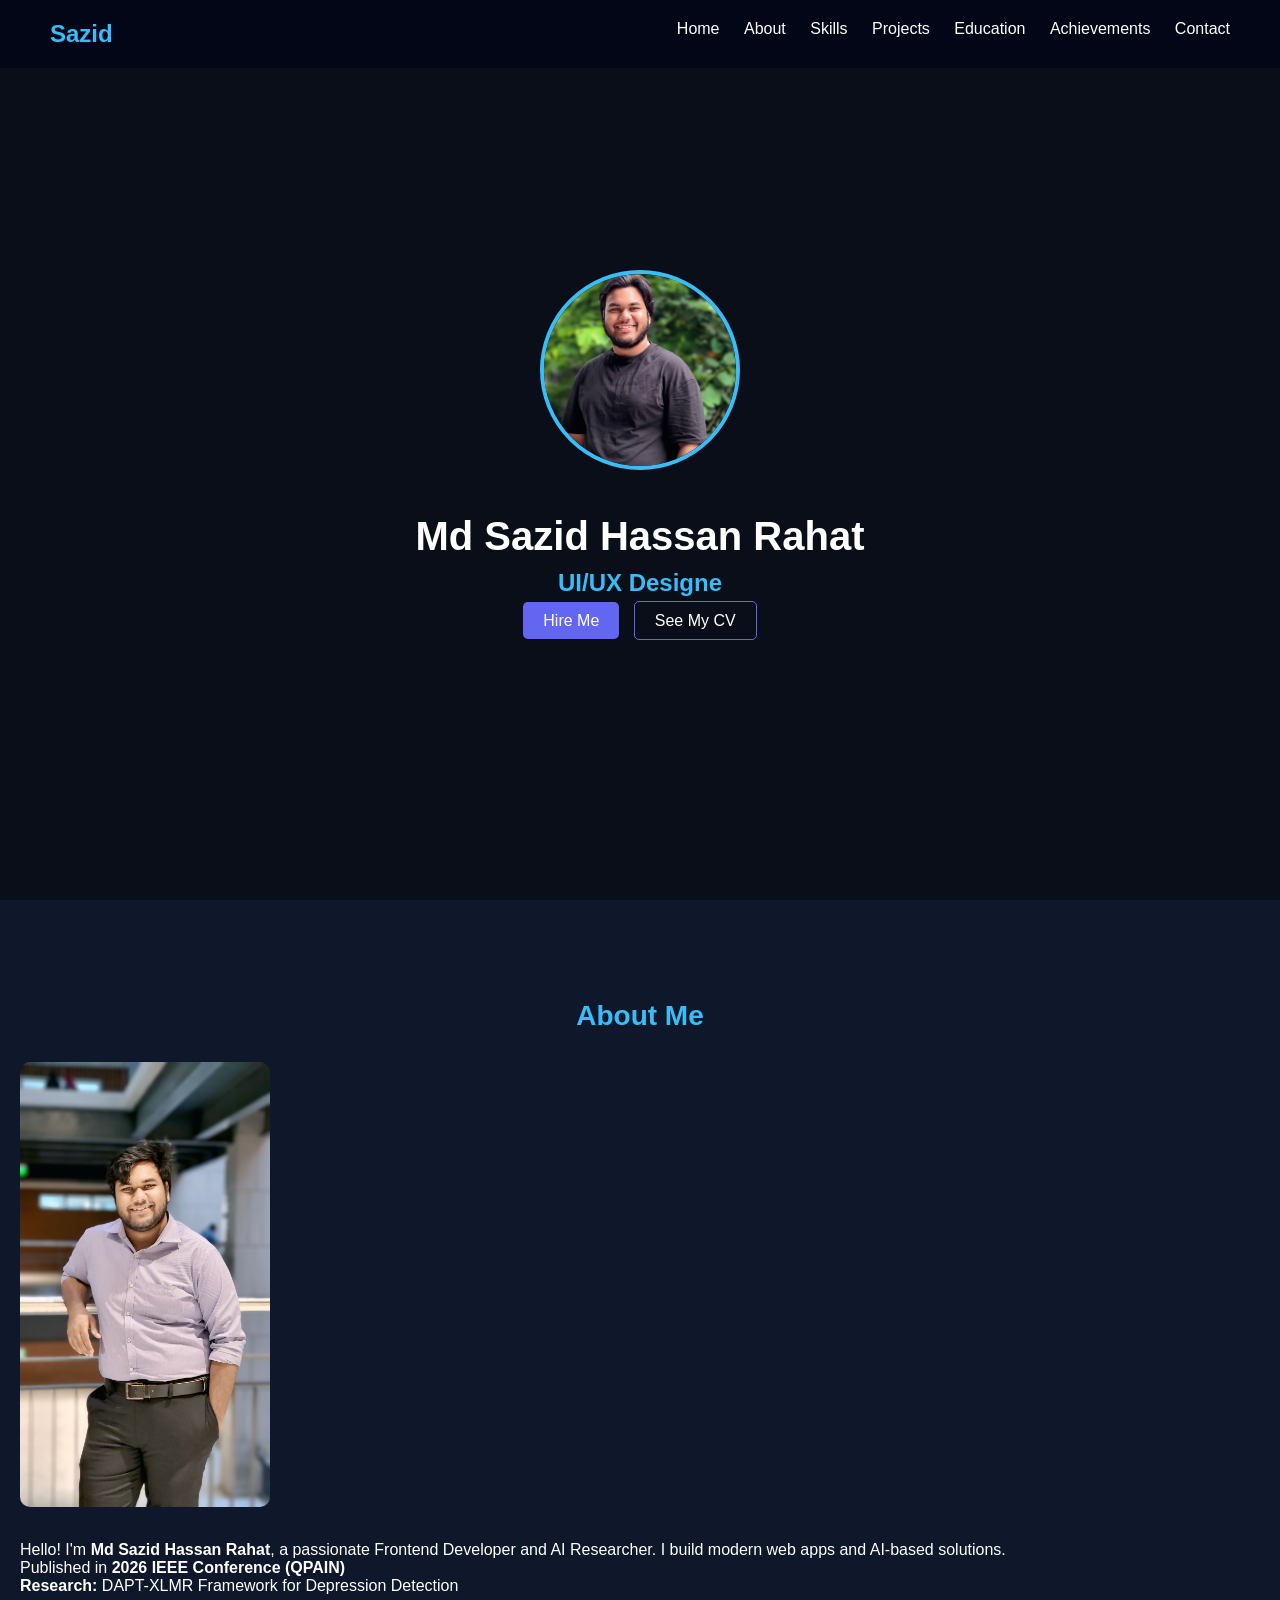
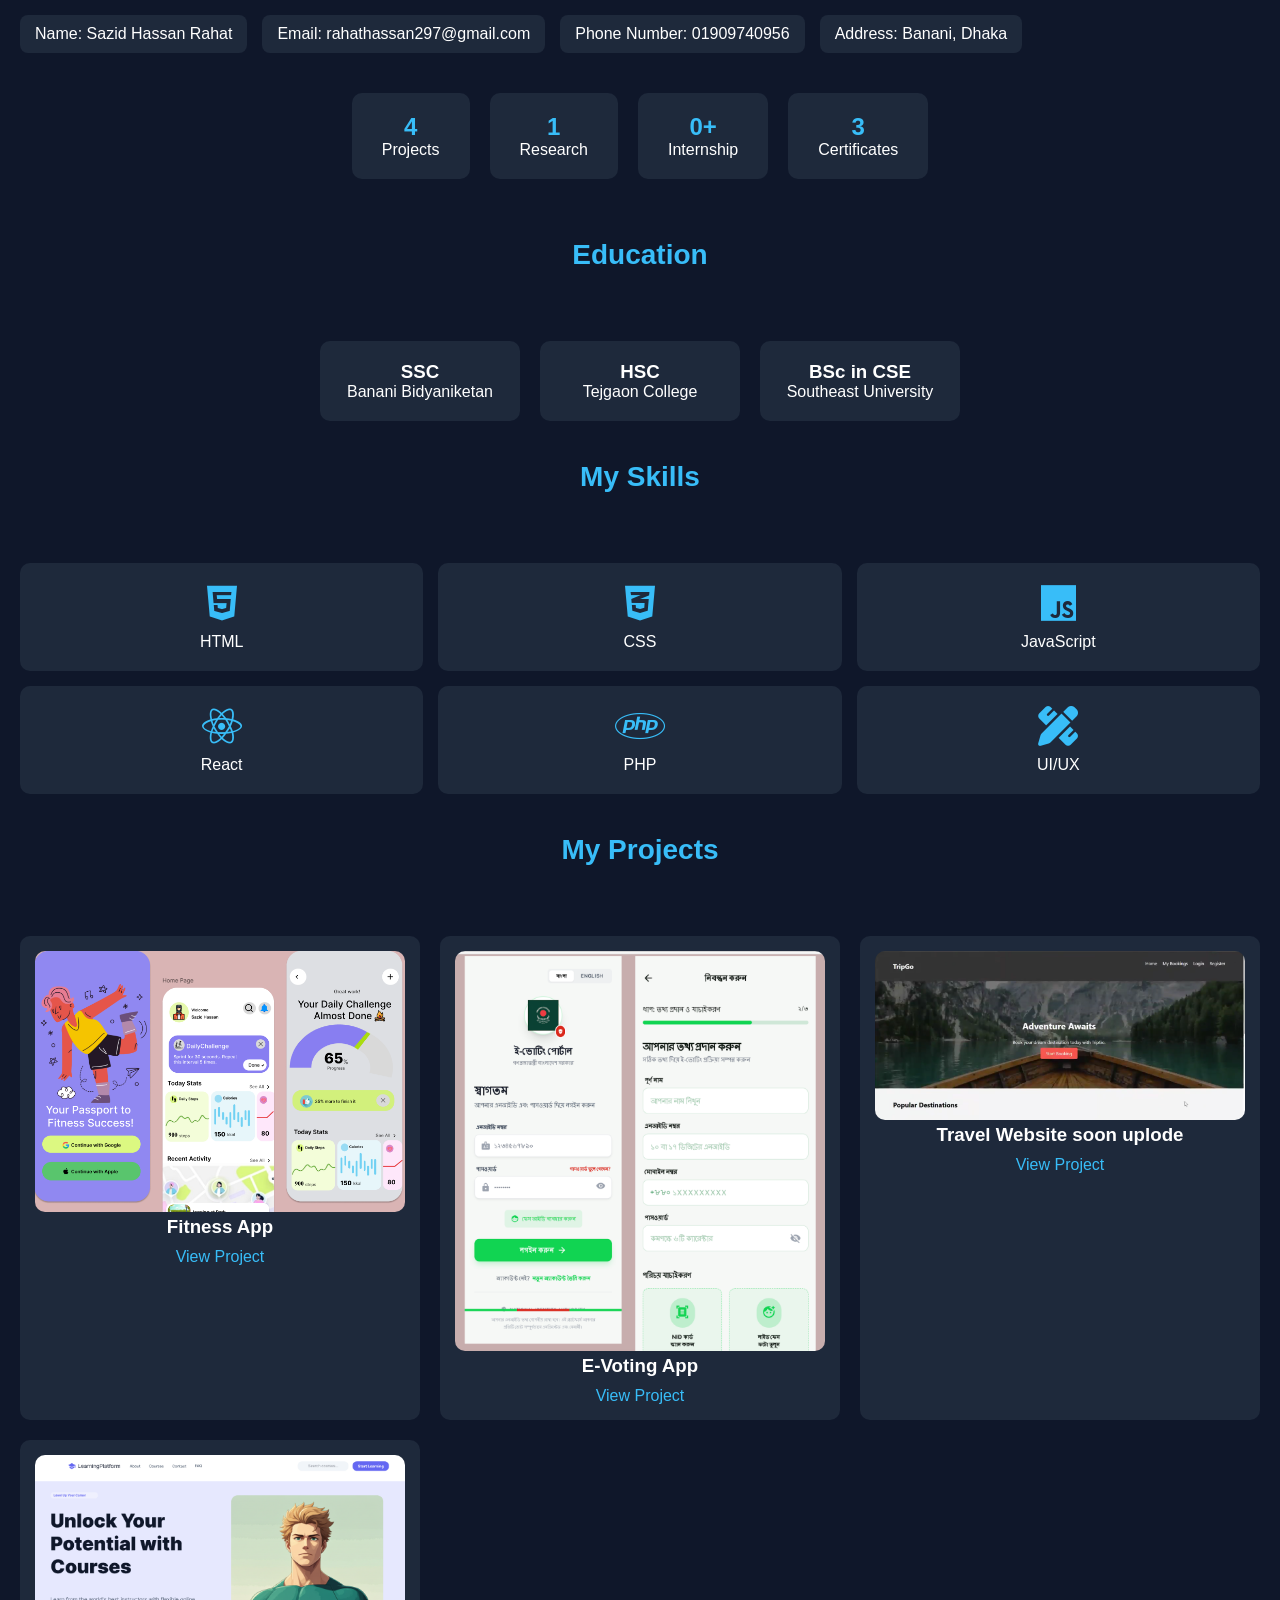
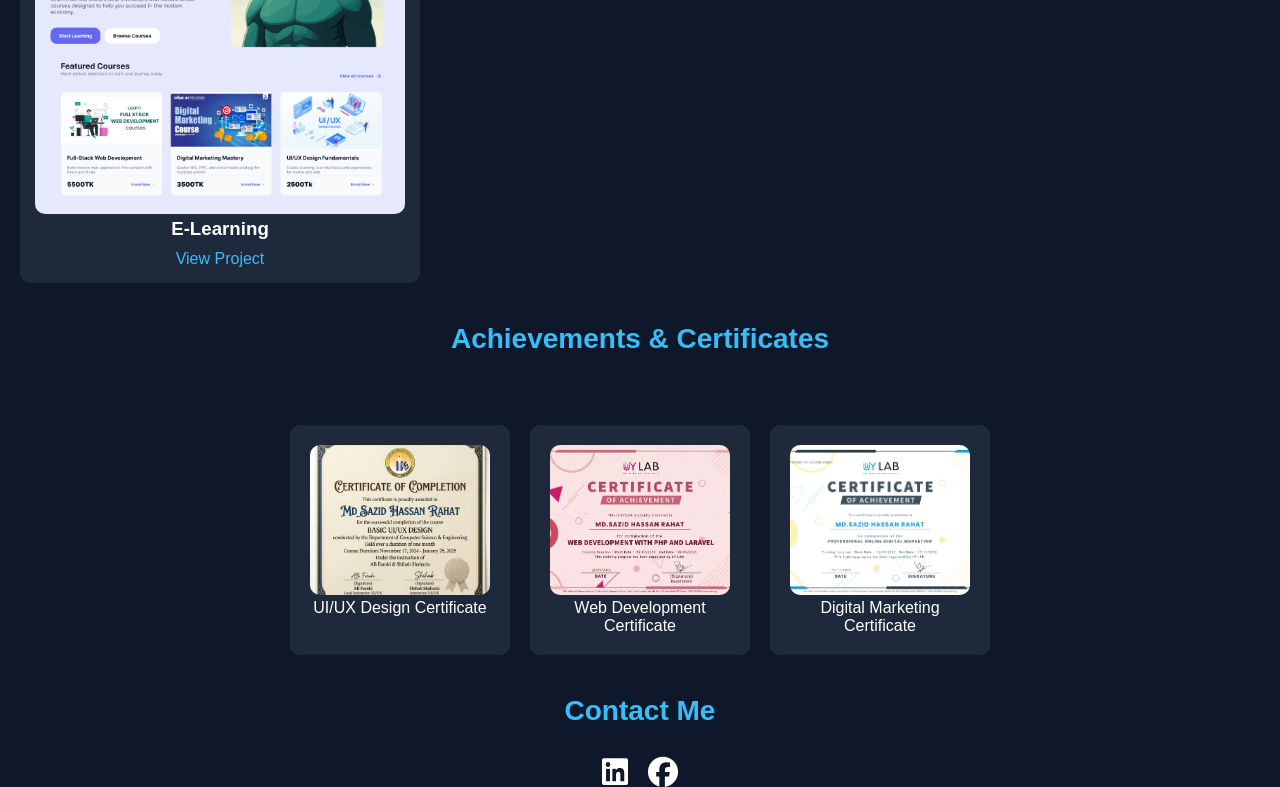
==== index.html @ 2d232656 "Initial commit" ====
<!DOCTYPE html>
<html lang="en">
<head>
  <meta charset="UTF-8">
  <title>Sazid Portfolio</title>
  <link rel="stylesheet" href="style.css">

  <!-- ICON CDN -->
  <link rel="stylesheet" href="https://cdnjs.cloudflare.com/ajax/libs/font-awesome/6.5.0/css/all.min.css">
</head>
<body>

<!-- NAVBAR -->
<header>
  <h2 class="logo">Sazid</h2>
  <nav>
    <a href="#home">Home</a>
    <a href="#about">About</a>
    <a href="#skills">Skills</a>
    <a href="#projects">Projects</a>
    <a href="#education">Education</a>
    <a href="#certificates">Achievements</a>
    <a href="#contact">Contact</a>
  </nav>
</header>

<!-- HERO -->
<section id="home" class="hero">
  <!-- Video Background -->
  <video autoplay muted loop class="hero-video">
    <source src="video/ezgif-1d18ccb09105549f.mp4" type="video/mp4">
    Your browser does not support the video tag.
  </video>

  <!-- Hero Content on top of video -->
  <div class="hero-content">
    <div class="hero-left">
      <img src="image/rahat1 (1).jpg" alt="Sazid Hassan Rahat">
    </div>

    <div class="hero-right">
      <h1>Md Sazid Hassan Rahat</h1>
      <h2><span id="typing"></span></h2>

      <div class="btns">
        <a href="#" class="btn">Hire Me</a>
        <a href="cv pdf/SH rahat cv.pdf" class="btn-outline" target="_blank">See My CV</a>
      </div>
    </div>
  </div>
</section>

<!-- ABOUT -->
<section id="about" class="fade-up">
  <h2 class="section-title">About Me</h2>

  <div class="about-container">
    <div class="about-img">
      <img src="image/rahat2.jpg">
    </div>

    <div class="about-text">
      <p>
        Hello! I'm <b>Md Sazid Hassan Rahat</b>, a passionate Frontend Developer 
        and AI Researcher. I build modern web apps and AI-based solutions.
      </p>

      <p>
        Published in <b>2026 IEEE Conference (QPAIN)</b>
      </p>

      <p>
        <b>Research:</b> DAPT-XLMR Framework for Depression Detection
      </p>

      <div class="personal-box">
        <div class="p-box">Name: Sazid Hassan Rahat</div>
        <div class="p-box">Email: rahathassan297@gmail.com</div>
        <div class="p-box">Phone Number: 01909740956</div>
        <div class="p-box">Address: Banani, Dhaka</div>
      </div>
    </div>
  </div>

  <!-- COUNTER -->
  <div class="extra-info">
    <div class="box"><h3>4</h3><p>Projects</p></div>
    <div class="box"><h3>1</h3><p>Research</p></div>
    <div class="box"><h3>0+</h3><p>Internship</p></div>
    <div class="box"><h3>3</h3><p>Certificates</p></div>
  </div>
</section>

<!-- EDUCATION -->
<section id="education" class="fade-up">
  <h2 class="section-title">Education</h2>

  <div class="edu-container">
    <div class="edu-box">
      <h3>SSC</h3>
      <p>Banani Bidyaniketan</p>
    </div>

    <div class="edu-box">
      <h3>HSC</h3>
      <p>Tejgaon College</p>
    </div>

    <div class="edu-box">
      <h3>BSc in CSE</h3>
      <p>Southeast University</p>
    </div>
  </div>
</section>

<!-- SKILLS -->
<section id="skills" class="fade-up">
  <h2 class="section-title">My Skills</h2>

  <div class="skills-container">
    <div class="skill"><i class="fa-brands fa-html5"></i><p>HTML</p></div>
    <div class="skill"><i class="fa-brands fa-css3-alt"></i><p>CSS</p></div>
    <div class="skill"><i class="fa-brands fa-js"></i><p>JavaScript</p></div>
    <div class="skill"><i class="fa-brands fa-react"></i><p>React</p></div>
    <div class="skill"><i class="fa-brands fa-php"></i><p>PHP</p></div>
    <div class="skill"><i class="fa-solid fa-pen-ruler"></i><p>UI/UX</p></div>
  </div>
</section>

<!-- PROJECTS -->
<section id="projects" class="fade-up">
  <h2 class="section-title">My Projects</h2>

  <div class="project-container">
    <div class="card">
      <img src="image/fitness app.png">
      <h3>Fitness App</h3>
      <a href="https://www.figma.com/design/LpKE6LblNOMTOlVv8NKOaQ/Assingment-class-01?t=zFreRZsjeZXCPfGc-1" target="_blank">View Project</a>
    </div>

    <div class="card">
      <img src="image/e voting.png">
      <h3>E-Voting App</h3>
      <a href="https://www.figma.com/design/f5fPOItcW37J6lwI01t2XS/e-voting-bd?t=RoyNYb0JoeICjZfP-1" target="_blank">View Project</a>
    </div>

    <div class="card">
      <img src="image/travel.png">
      <h3>Travel Website soon uplode</h3>
      <a href="projects/travel/index.html" target="_blank">View Project</a>
    </div>
        <div class="card">
      <img src="image/e learning.png">
      <h3>E-Learning</h3>
      <a href="https://www.figma.com/design/Yb4iewfZ5SaGfc9NFguoB0/larning-platfrom?node-id=1-6&t=RBmx11MtVOItroIo-1" target="_blank">View Project</a>
    </div>
  </div>
</section>

<!-- CERTIFICATES -->
<section id="certificates" class="fade-up">
  <h2 class="section-title">Achievements & Certificates</h2>

  <div class="cert-container">

    <div class="cert-box">
      <img src="image/uiux.png" onclick="openModal(this.src)">
      <p>UI/UX Design Certificate</p>
    </div>

    <div class="cert-box">
      <img src="image/web development.png" onclick="openModal(this.src)">
      <p>Web Development Certificate</p>
    </div>

    <div class="cert-box">
      <img src="image/digital marketing.jpg" onclick="openModal(this.src)">
      <p>Digital Marketing Certificate</p>
    </div>

    <!-- <div class="cert-box">
      <img src="images/cert4.jpg" onclick="openModal(this.src)">
      <p>Programming Hero (Running)</p>
    </div> -->

  </div>
</section>

<!-- MODAL -->
<div id="imgModal" class="modal">
  <span class="close" onclick="closeModal()">&times;</span>
  <img class="modal-content" id="modalImg">
</div>

<!-- CONTACT -->
<section id="contact">
  <h2 class="section-title">Contact Me</h2>

  <div class="social-icons">
    <a href="https://www.linkedin.com/in/sazid-hassan-3503b9250/" target="_blank">
      <i class="fa-brands fa-linkedin"></i>
    </a>

    <a href="https://www.facebook.com/sh.rahat.885008/" target="_blank">
      <i class="fa-brands fa-facebook"></i>
    </a>

    <!-- <a href="https://wa.me/880XXXXXXXXXX" target="_blank">
      <i class="fa-brands fa-whatsapp"></i>
    </a> -->
  </div>
</section>

<script src="script.js"></script>
</body>
</html>
---- style.css ----
/* RESET & BASE */
*{
  margin:0;
  padding:0;
  box-sizing:border-box;
  font-family:sans-serif;
}

body{
  background:#0f172a;
  color:white;
}

/* NAVBAR */
header{
  display:flex;
  justify-content:space-between;
  padding:20px 50px;
  background:#020617;
  position:fixed;
  width:100%;
  top:0;
  z-index:100;
}

nav a{
  margin-left:20px;
  color:white;
  text-decoration:none;
  transition:0.3s;
}

nav a:hover{
  color:#38bdf8;
}

.logo{
  color:#38bdf8;
  font-size:24px;
  font-weight:bold;
}

/* HERO SECTION */
.hero{
  position: relative;
  display: flex;
  align-items: center;
  justify-content: center;
  flex-direction: column;
  text-align: center;
  height: 100vh;
  overflow: hidden;
  padding:0 20px;
}

/* VIDEO BACKGROUND */
.hero-video{
  position: absolute;
  top:0;
  left:0;
  width:100%;
  height:100%;
  object-fit:cover;
  z-index:0;
  filter: brightness(0.4);
}

/* OVERLAY FOR HERO */
.hero::before{
  content:'';
  position:absolute;
  top:0;
  left:0;
  width:100%;
  height:100%;
  background: rgba(0,0,0,0.4);
  z-index:1;
}

/* HERO CONTENT */
.hero-content{
  position: relative;
  z-index:2; /* on top of video */
  display: flex;
  flex-direction: column;
  align-items: center;
  justify-content: center;
  gap:20px;
  color:#fff;
}

.hero-left img{
  width:200px;
  height:200px;
  border-radius:50%;
  border:4px solid #38bdf8;
  object-fit:cover;
  margin-bottom:20px;
}

/* HERO TEXT */
.hero-right h1{
  font-size:2.5rem;
  margin-bottom:10px;
}

.hero-right h2 span{
  color:#38bdf8;
  font-weight:bold;
  font-size:1.5rem;
}

.btns{
  margin-top:15px;
}

.btn{
  background:#6366f1;
  padding:10px 20px;
  color:white;
  text-decoration:none;
  margin-right:10px;
  border-radius:5px;
  transition:0.3s;
}

.btn:hover{
  background:#4f46e5;
}

.btn-outline{
  border:1px solid #6366f1;
  padding:10px 20px;
  color:white;
  text-decoration:none;
  border-radius:5px;
  transition:0.3s;
}

.btn-outline:hover{
  background:#6366f1;
  color:white;
}

/* ABOUT SECTION */
#about{
  padding:100px 20px 60px; /* add top padding to avoid header overlap */
}

.about-container{
  display:flex;
  gap:30px;
  margin-top:20px;
  flex-wrap:wrap;
}

.about-img img{
  width:250px;
  border-radius:10px;
}

.personal-box{
  display:flex;
  gap:15px;
  margin-top:20px;
  flex-wrap:wrap;
}

.p-box{
  background:#1e293b;
  padding:10px 15px;
  border-radius:8px;
}

/* EXTRA INFO COUNTER */
.extra-info{
  display:flex;
  justify-content:center;
  gap:20px;
  margin-top:40px;
  flex-wrap:wrap;
}

.box{
  background:#1e293b;
  padding:20px 30px;
  border-radius:10px;
  text-align:center;
  transition:0.3s;
}

.box h3{
  color:#38bdf8;
  font-size:24px;
}

.box:hover{
  transform:translateY(-8px);
}

/* SKILLS */
.skills-container{
  display:grid;
  grid-template-columns:repeat(3,1fr);
  gap:15px;
  padding:40px 20px;
}

.skill{
  background:#1e293b;
  padding:20px;
  text-align:center;
  border-radius:10px;
}

.skill i{
  font-size:40px;
  margin-bottom:10px;
  color:#38bdf8;
}

/* PROJECTS */
.project-container{
  display:grid;
  grid-template-columns:repeat(3,1fr);
  gap:20px;
  padding:40px 20px;
}

.card{
  background:#1e293b;
  padding:15px;
  border-radius:10px;
  text-align:center;
  transition:0.3s;
}

.card img{
  width:100%;
  border-radius:10px;
}

.card:hover{
  transform:translateY(-10px);
}

.card a{
  display:inline-block;
  margin-top:10px;
  color:#38bdf8;
  text-decoration:none;
}

/* EDUCATION */
.edu-container{
  display:flex;
  justify-content:center;
  gap:20px;
  flex-wrap:wrap;
  padding:40px 20px;
}

.edu-box{
  background:#1e293b;
  padding:20px;
  border-radius:10px;
  text-align:center;
  width:200px;
}

/* CERTIFICATES */
.cert-container{
  display:flex;
  justify-content:center;
  gap:20px;
  flex-wrap:wrap;
  padding:40px 20px;
}

.cert-box{
  background:#1e293b;
  padding:20px;
  border-radius:10px;
  width:220px;
  text-align:center;
  transition:0.3s;
}

.cert-box:hover{
  transform:translateY(-8px);
}

.cert-box img{
  width:100%;
  height:150px;
  object-fit:cover;
  border-radius:10px;
  cursor:pointer;
}

/* MODAL */
.modal{
  display:none;
  position:fixed;
  z-index:1000;
  top:0;
  left:0;
  width:100%;
  height:100%;
  background:rgba(0,0,0,0.9);
  overflow:auto;
  padding:50px 0;
}

.modal-content{
  display:block;
  margin:auto;
  max-width:90%;
  height:auto;
  border-radius:10px;
}

.close{
  position:absolute;
  top:20px;
  right:40px;
  color:white;
  font-size:40px;
  cursor:pointer;
}

@media(max-width:768px){
  .hero-content{
    gap:15px;
  }
  .hero-left img{
    width:150px;
    height:150px;
  }
  .skills-container,
  .project-container{
    grid-template-columns:1fr;
  }
}

/* SECTION TITLES */
.section-title{
  text-align:center;
  font-size:28px;
  margin-bottom:30px;
  color:#38bdf8;
}

/* SOCIAL ICONS */
.social-icons{
  display:flex;
  justify-content:center;
  gap:20px;
  margin-top:20px;
}

.social-icons i{
  font-size:30px;
  color:white;
  transition:0.3s;
}

.social-icons i:hover{
  color:#38bdf8;
}

/* FADE UP ANIMATION */
.fade-up{
  opacity:0;
  transform:translateY(40px);
  transition:0.6s;
}

.fade-up.show{
  opacity:1;
  transform:translateY(0);
}
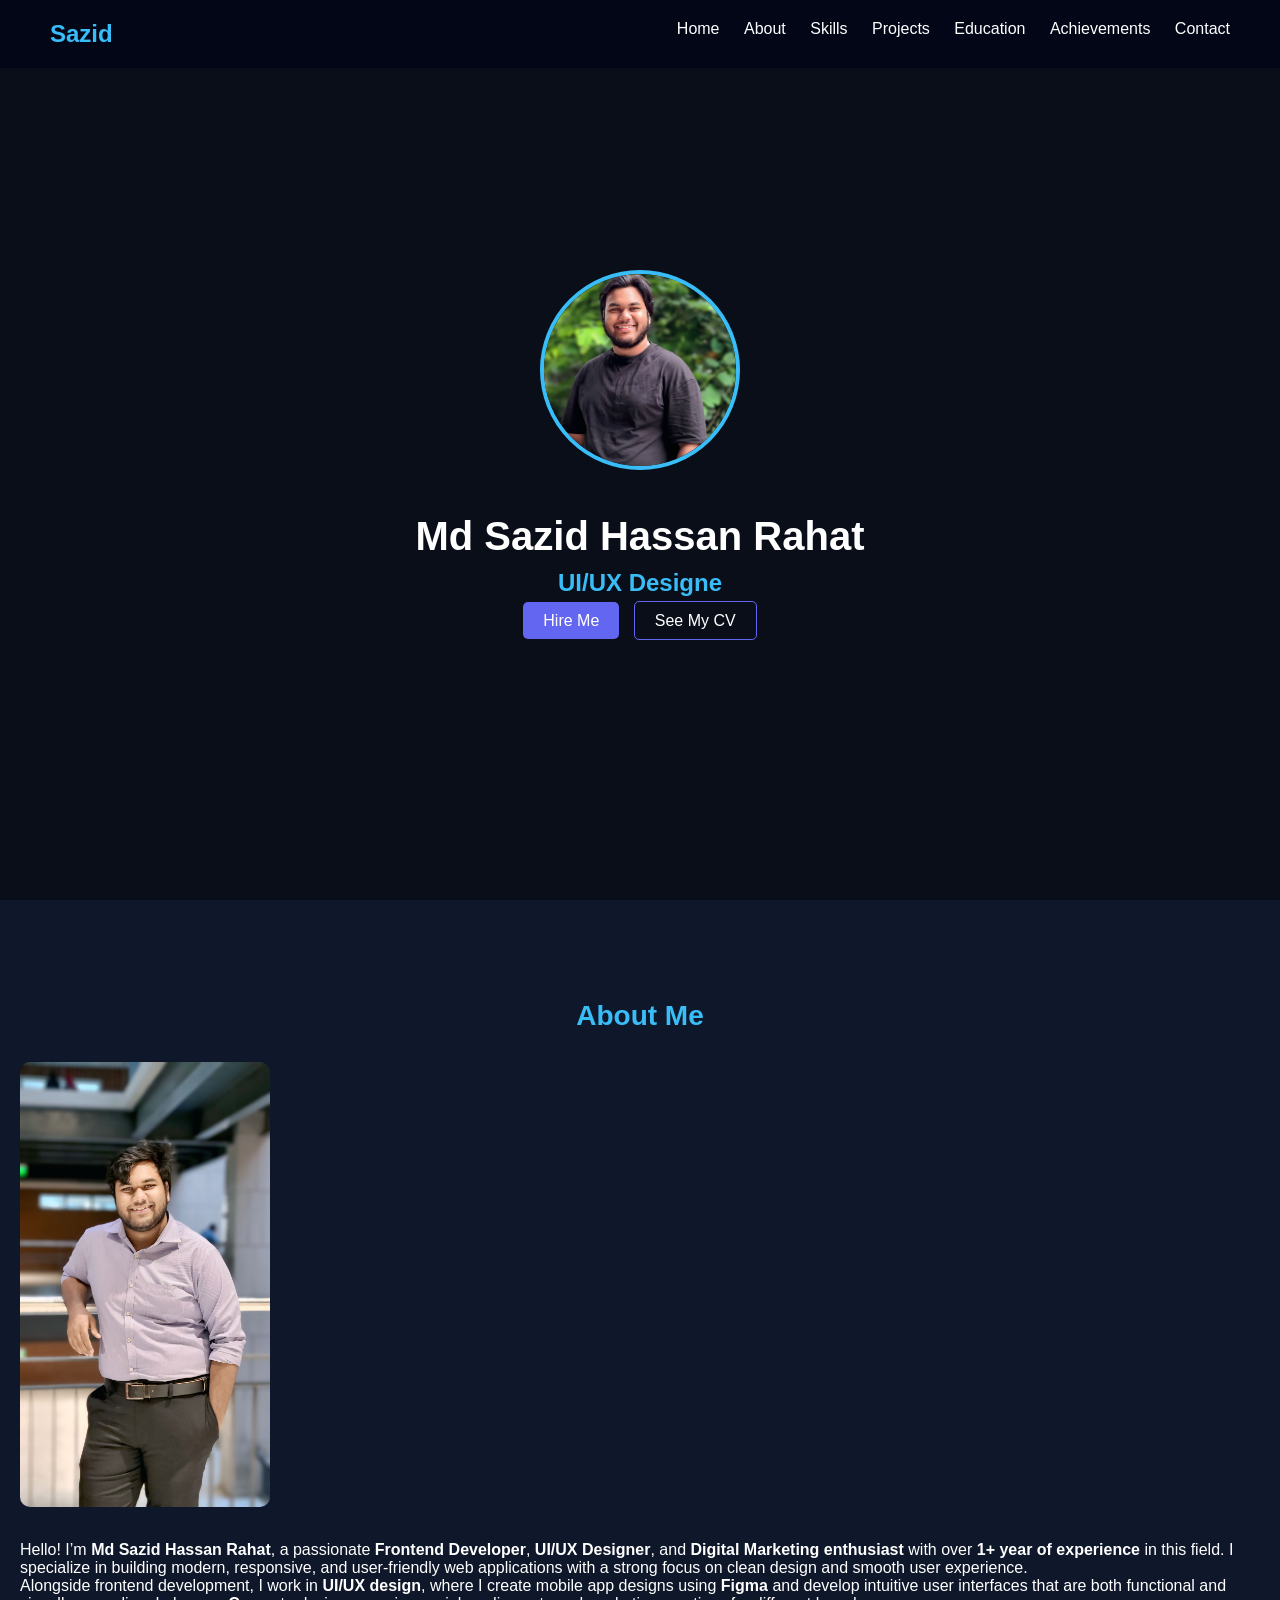
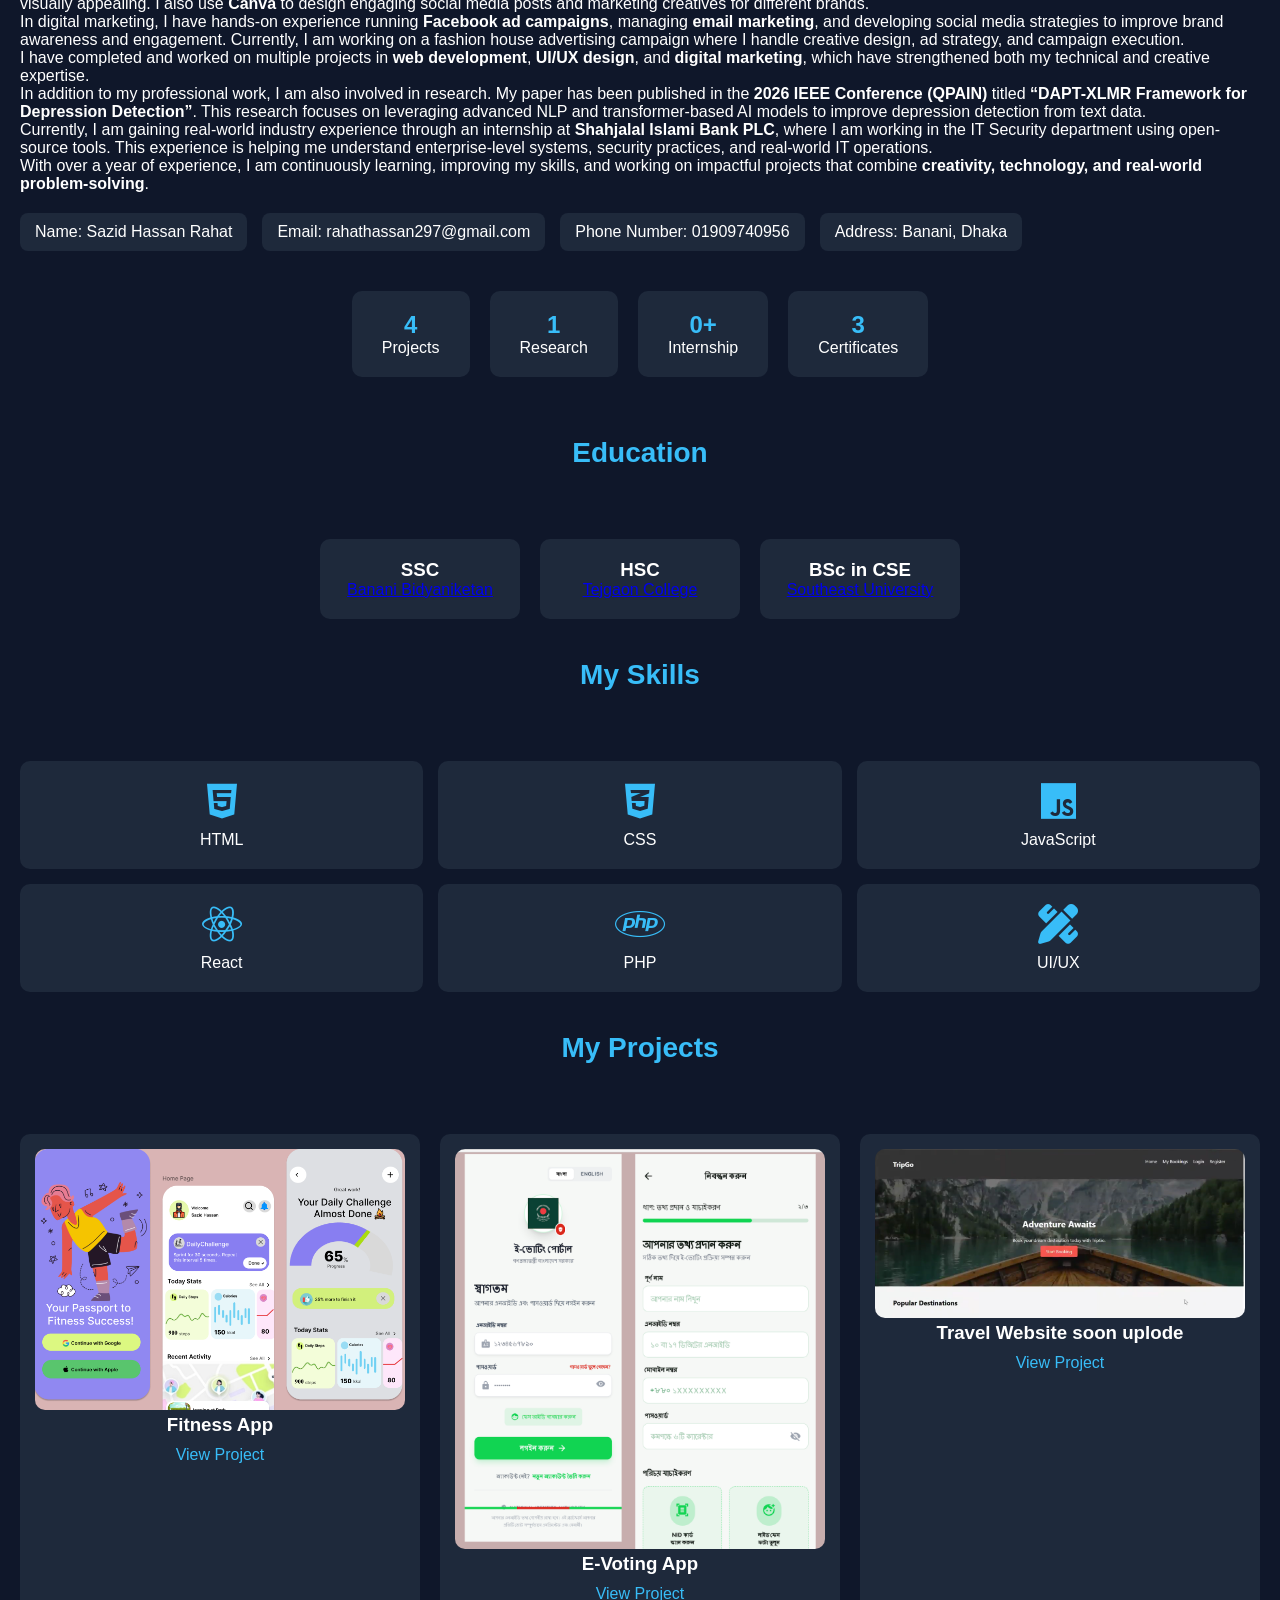
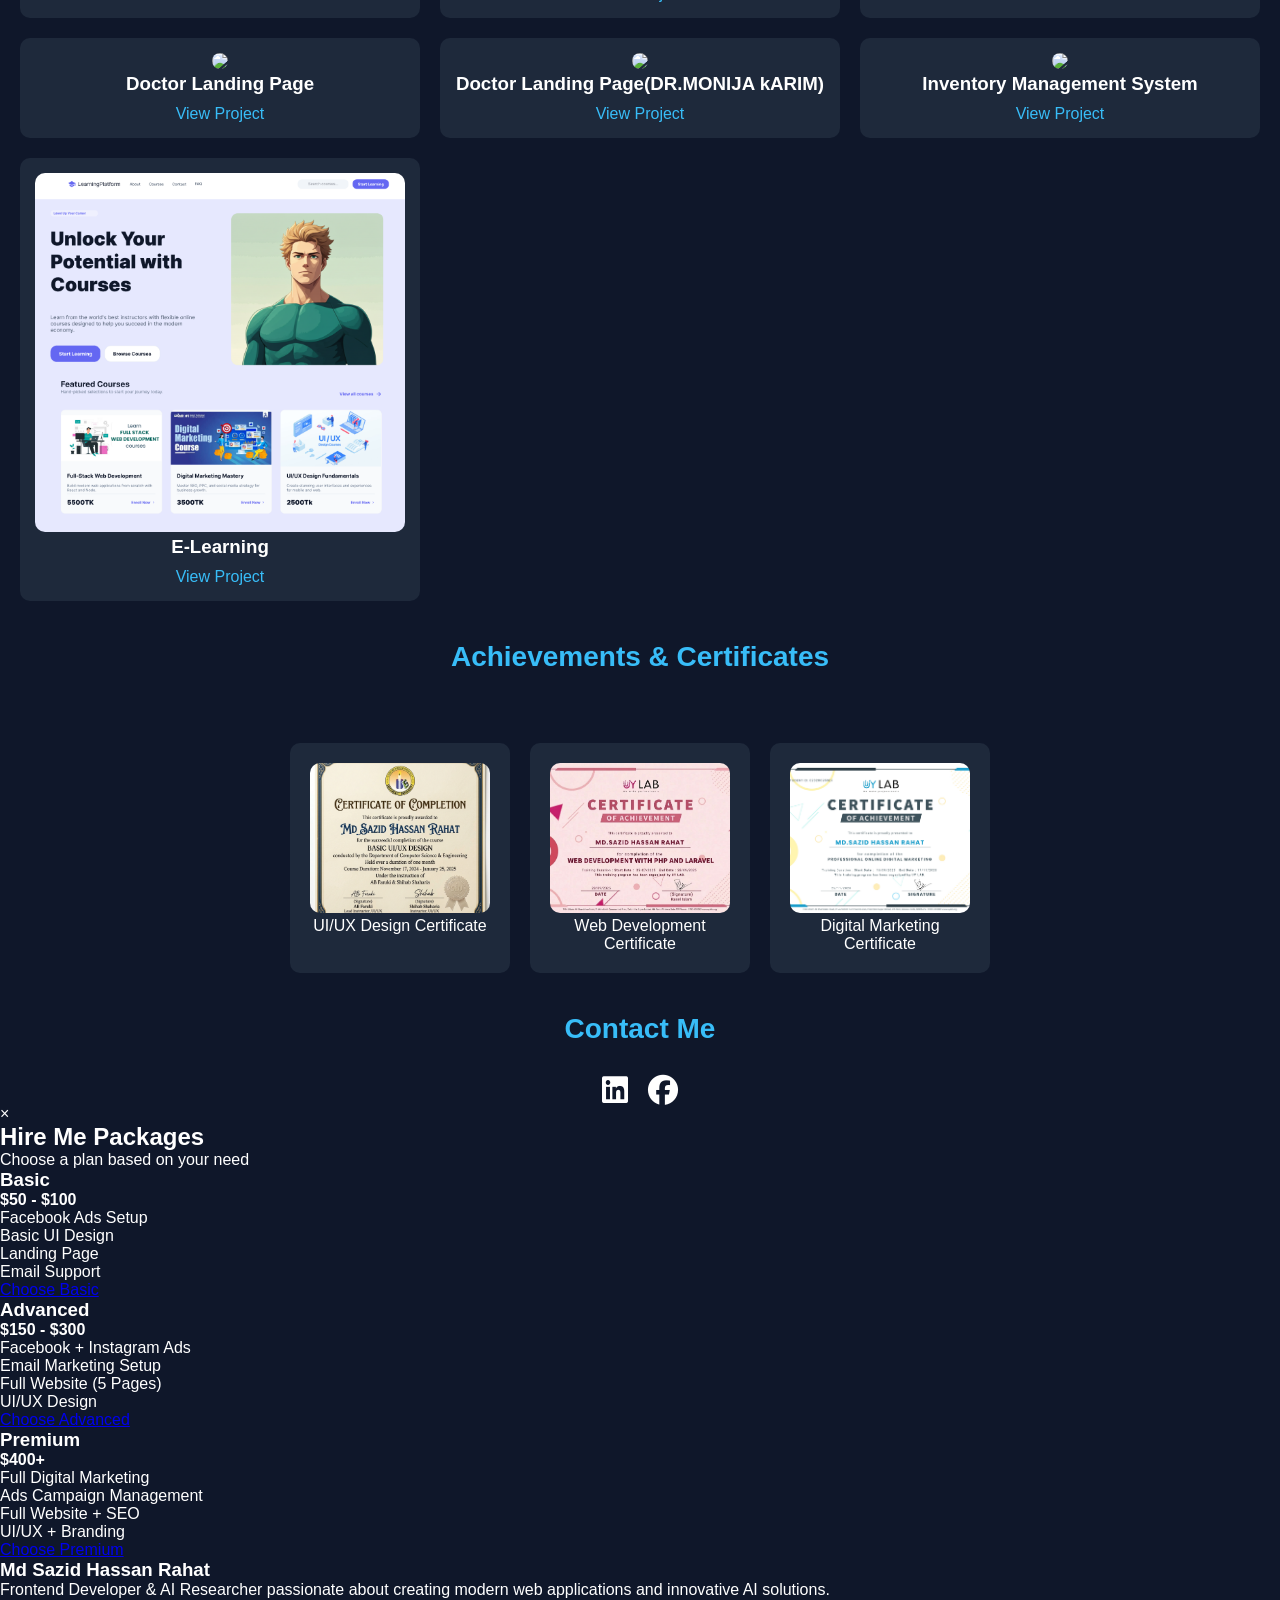
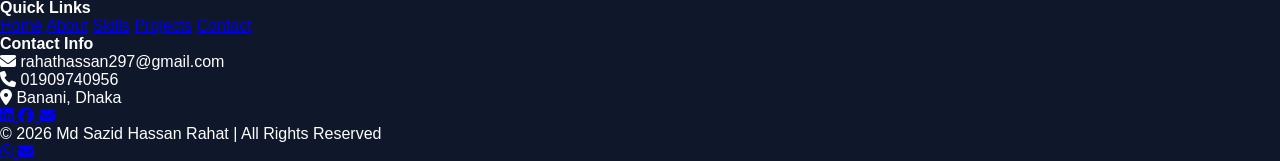
==== commit 84ad4484: "Update index.html" ====
--- a/index.html
+++ b/index.html
@@ -43,12 +43,14 @@
       <h2><span id="typing"></span></h2>
 
       <div class="btns">
-        <a href="#" class="btn">Hire Me</a>
+        <!-- <a href="#" class="btn">Hire Me</a> -->
+         <a href="javascript:void(0)" class="btn" onclick="openHire()">Hire Me</a>
         <a href="cv pdf/SH rahat cv.pdf" class="btn-outline" target="_blank">See My CV</a>
       </div>
     </div>
   </div>
 </section>
+
 
 <!-- ABOUT -->
 <section id="about" class="fade-up">
@@ -60,19 +62,33 @@
     </div>
 
     <div class="about-text">
-      <p>
-        Hello! I'm <b>Md Sazid Hassan Rahat</b>, a passionate Frontend Developer 
-        and AI Researcher. I build modern web apps and AI-based solutions.
-      </p>
-
-      <p>
-        Published in <b>2026 IEEE Conference (QPAIN)</b>
-      </p>
-
-      <p>
-        <b>Research:</b> DAPT-XLMR Framework for Depression Detection
-      </p>
-
+<p>
+Hello! I’m <b>Md Sazid Hassan Rahat</b>, a passionate <b>Frontend Developer</b>, <b>UI/UX Designer</b>, and <b>Digital Marketing enthusiast</b> with over <b>1+ year of experience</b> in this field. I specialize in building modern, responsive, and user-friendly web applications with a strong focus on clean design and smooth user experience.
+</p>
+
+<p>
+Alongside frontend development, I work in <b>UI/UX design</b>, where I create mobile app designs using <b>Figma</b> and develop intuitive user interfaces that are both functional and visually appealing. I also use <b>Canva</b> to design engaging social media posts and marketing creatives for different brands.
+</p>
+
+<p>
+In digital marketing, I have hands-on experience running <b>Facebook ad campaigns</b>, managing <b>email marketing</b>, and developing social media strategies to improve brand awareness and engagement. Currently, I am working on a fashion house advertising campaign where I handle creative design, ad strategy, and campaign execution.
+</p>
+
+<p>
+I have completed and worked on multiple projects in <b>web development</b>, <b>UI/UX design</b>, and <b>digital marketing</b>, which have strengthened both my technical and creative expertise.
+</p>
+
+<p>
+In addition to my professional work, I am also involved in research. My paper has been published in the <b>2026 IEEE Conference (QPAIN)</b> titled <b>“DAPT-XLMR Framework for Depression Detection”</b>. This research focuses on leveraging advanced NLP and transformer-based AI models to improve depression detection from text data.
+</p>
+
+<p>
+Currently, I am gaining real-world industry experience through an internship at <b>Shahjalal Islami Bank PLC</b>, where I am working in the IT Security department using open-source tools. This experience is helping me understand enterprise-level systems, security practices, and real-world IT operations.
+</p>
+
+<p>
+With over a year of experience, I am continuously learning, improving my skills, and working on impactful projects that combine <b>creativity, technology, and real-world problem-solving</b>.
+</p>
       <div class="personal-box">
         <div class="p-box">Name: Sazid Hassan Rahat</div>
         <div class="p-box">Email: rahathassan297@gmail.com</div>
@@ -92,27 +108,35 @@
 </section>
 
 <!-- EDUCATION -->
+<!-- EDUCATION -->
 <section id="education" class="fade-up">
   <h2 class="section-title">Education</h2>
 
   <div class="edu-container">
+
     <div class="edu-box">
       <h3>SSC</h3>
-      <p>Banani Bidyaniketan</p>
+      <a href="https://www.banani-bidyaniketan.edu.bd/" target="_blank">
+        Banani Bidyaniketan
+      </a>
     </div>
 
     <div class="edu-box">
       <h3>HSC</h3>
-      <p>Tejgaon College</p>
+      <a href="https://www.tejgaoncollege.edu.bd/" target="_blank">
+        Tejgaon College
+      </a>
     </div>
 
     <div class="edu-box">
       <h3>BSc in CSE</h3>
-      <p>Southeast University</p>
-    </div>
-  </div>
-</section>
-
+      <a href="https://www.seu.edu.bd/" target="_blank">
+        Southeast University
+      </a>
+    </div>
+
+  </div>
+</section>
 <!-- SKILLS -->
 <section id="skills" class="fade-up">
   <h2 class="section-title">My Skills</h2>
@@ -149,6 +173,21 @@
       <h3>Travel Website soon uplode</h3>
       <a href="projects/travel/index.html" target="_blank">View Project</a>
     </div>
+    <div class="card">
+      <img src="image/Dr.jpg">
+      <h3>Doctor Landing Page</h3>
+      <a href="https://rahathassan.github.io/Confident-Dental/" target="_blank">View Project</a>
+    </div>
+        <div class="card">
+      <img src="image/drMONIJA.jpg">
+      <h3>Doctor Landing Page(DR.MONIJA kARIM)</h3>
+      <a href="https://drmonijakarim.com/" target="_blank">View Project</a>
+    </div>
+    <div class="card">
+      <img src="image/inventory.jpg">
+      <h3>Inventory Management System</h3>
+      <a href="https://rahathassan.github.io/inventory-management-system/" target="_blank">View Project</a>
+    </div>
         <div class="card">
       <img src="image/e learning.png">
       <h3>E-Learning</h3>
@@ -210,7 +249,122 @@
     </a> -->
   </div>
 </section>
+<!-- HIRE ME MODAL -->
+<div id="hireModal" class="hire-modal">
+  <div class="hire-content">
+
+    <span class="close-btn" onclick="closeHire()">&times;</span>
+
+    <h2>Hire Me Packages</h2>
+    <p>Choose a plan based on your need</p>
+
+    <div class="package-container">
+
+      <!-- BASIC -->
+      <div class="package">
+        <h3>Basic</h3>
+        <h4>$50 - $100</h4>
+        <ul>
+          <li>Facebook Ads Setup</li>
+          <li>Basic UI Design</li>
+          <li>Landing Page</li>
+          <li>Email Support</li>
+        </ul>
+        <a href="#contact" class="choose-btn">Choose Basic</a>
+      </div>
+
+      <!-- ADVANCED -->
+      <div class="package popular">
+        <h3>Advanced</h3>
+        <h4>$150 - $300</h4>
+        <ul>
+          <li>Facebook + Instagram Ads</li>
+          <li>Email Marketing Setup</li>
+          <li>Full Website (5 Pages)</li>
+          <li>UI/UX Design</li>
+        </ul>
+        <a href="#contact" class="choose-btn">Choose Advanced</a>
+      </div>
+
+      <!-- PREMIUM -->
+      <div class="package">
+        <h3>Premium</h3>
+        <h4>$400+</h4>
+        <ul>
+          <li>Full Digital Marketing</li>
+          <li>Ads Campaign Management</li>
+          <li>Full Website + SEO</li>
+          <li>UI/UX + Branding</li>
+        </ul>
+        <a href="#contact" class="choose-btn">Choose Premium</a>
+      </div>
+
+    </div>
+  </div>
+</div>
+<!-- FOOTER -->
+<footer class="footer">
+  <div class="footer-container">
+
+    <div class="footer-about">
+      <h3>Md Sazid Hassan Rahat</h3>
+      <p>
+        Frontend Developer & AI Researcher passionate about creating
+        modern web applications and innovative AI solutions.
+      </p>
+    </div>
+
+    <div class="footer-links">
+      <h4>Quick Links</h4>
+      <a href="#home">Home</a>
+      <a href="#about">About</a>
+      <a href="#skills">Skills</a>
+      <a href="#projects">Projects</a>
+      <a href="#contact">Contact</a>
+    </div>
+
+    <div class="footer-contact">
+      <h4>Contact Info</h4>
+      <p><i class="fa-solid fa-envelope"></i> rahathassan297@gmail.com</p>
+      <p><i class="fa-solid fa-phone"></i> 01909740956</p>
+      <p><i class="fa-solid fa-location-dot"></i> Banani, Dhaka</p>
+
+      <div class="footer-social">
+        <a href="https://www.linkedin.com/in/sazid-hassan-3503b9250/" target="_blank">
+          <i class="fa-brands fa-linkedin"></i>
+        </a>
+
+        <a href="https://www.facebook.com/sh.rahat.885008/" target="_blank">
+          <i class="fa-brands fa-facebook"></i>
+        </a>
+
+        <a href="mailto:rahathassan297@gmail.com">
+          <i class="fa-solid fa-envelope"></i>
+        </a>
+      </div>
+    </div>
+
+  </div>
+
+  <div class="footer-bottom">
+    <p>© 2026 Md Sazid Hassan Rahat | All Rights Reserved</p>
+  </div>
+</footer>
+<!-- FLOATING CONTACT BUTTONS -->
+<div class="floating-contact">
+
+  <!-- WhatsApp -->
+  <a href="https://wa.me/8801909740956" target="_blank" class="whatsapp">
+    <i class="fa-brands fa-whatsapp"></i>
+  </a>
+
+  <!-- Email -->
+  <a href="mailto:rahathassan297@gmail.com" class="email">
+    <i class="fa-solid fa-envelope"></i>
+  </a>
+
+</div>
 
 <script src="script.js"></script>
 </body>
-</html>+</html>
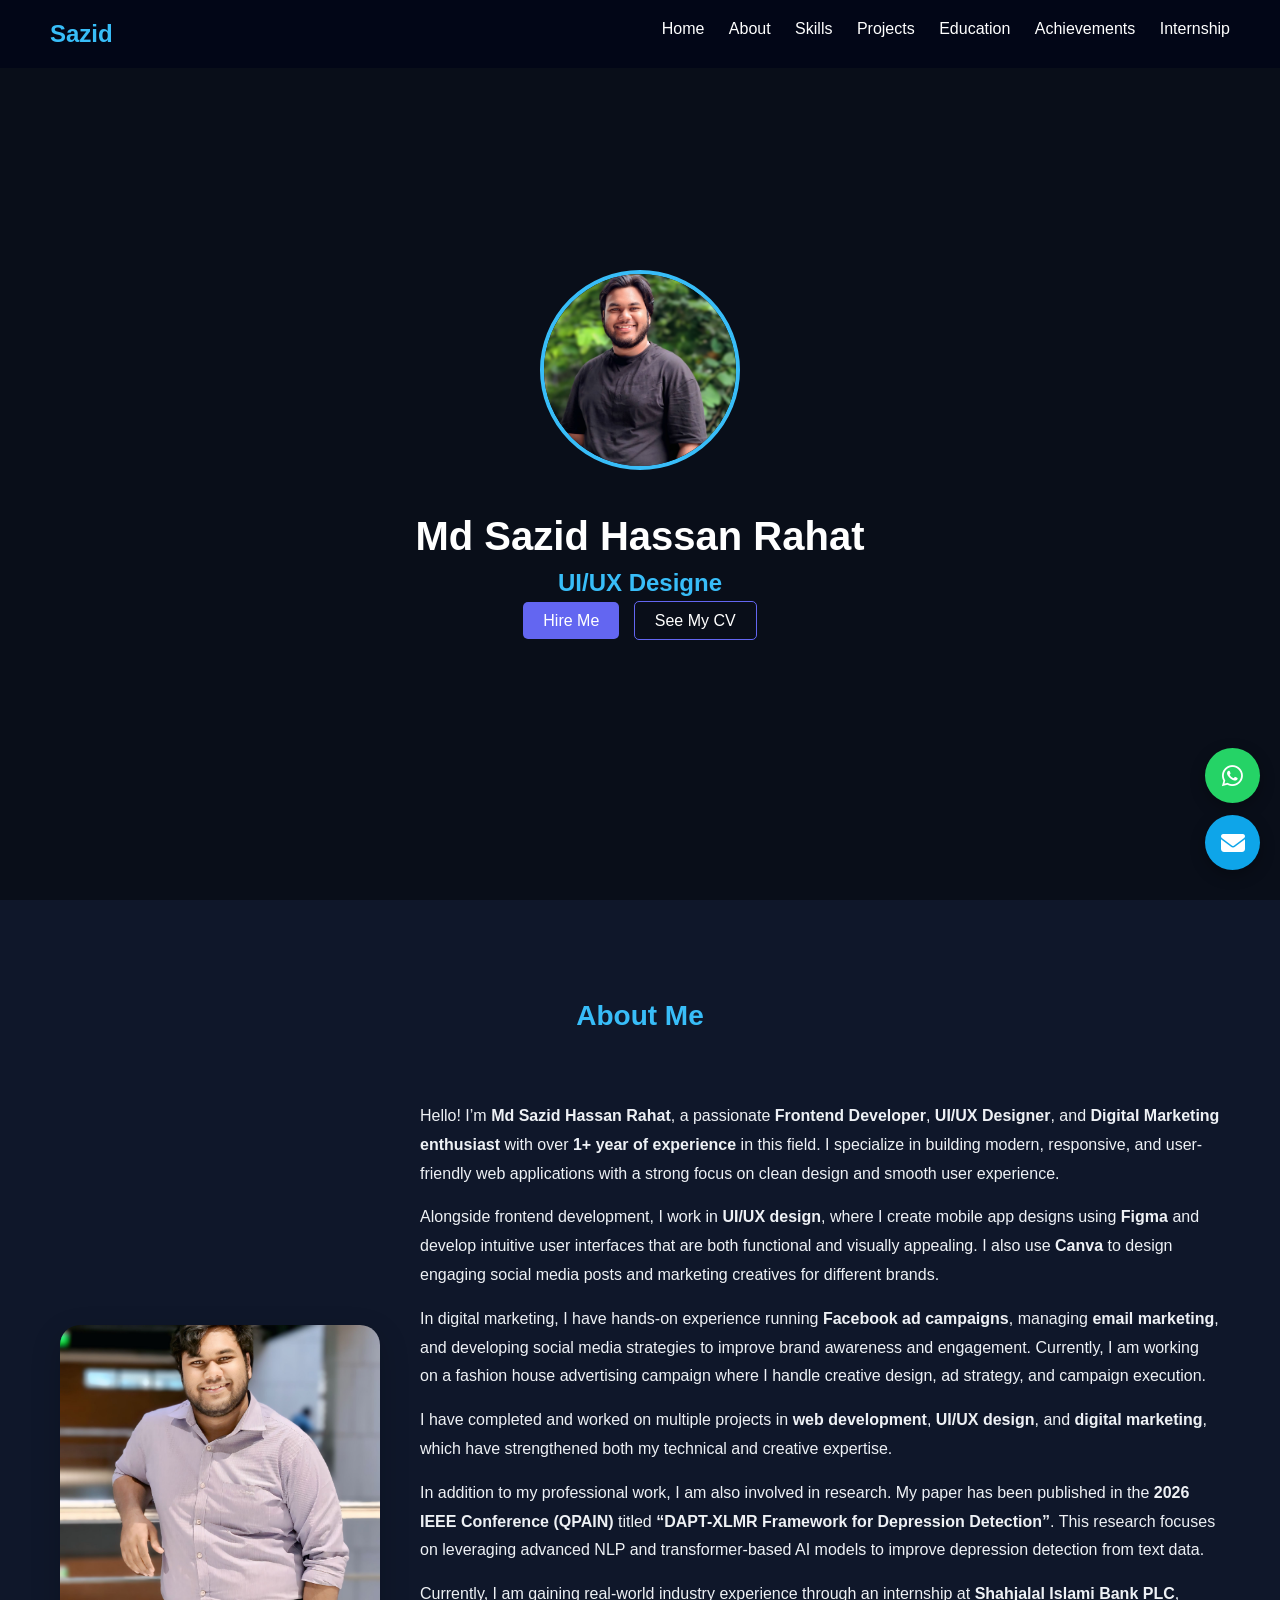
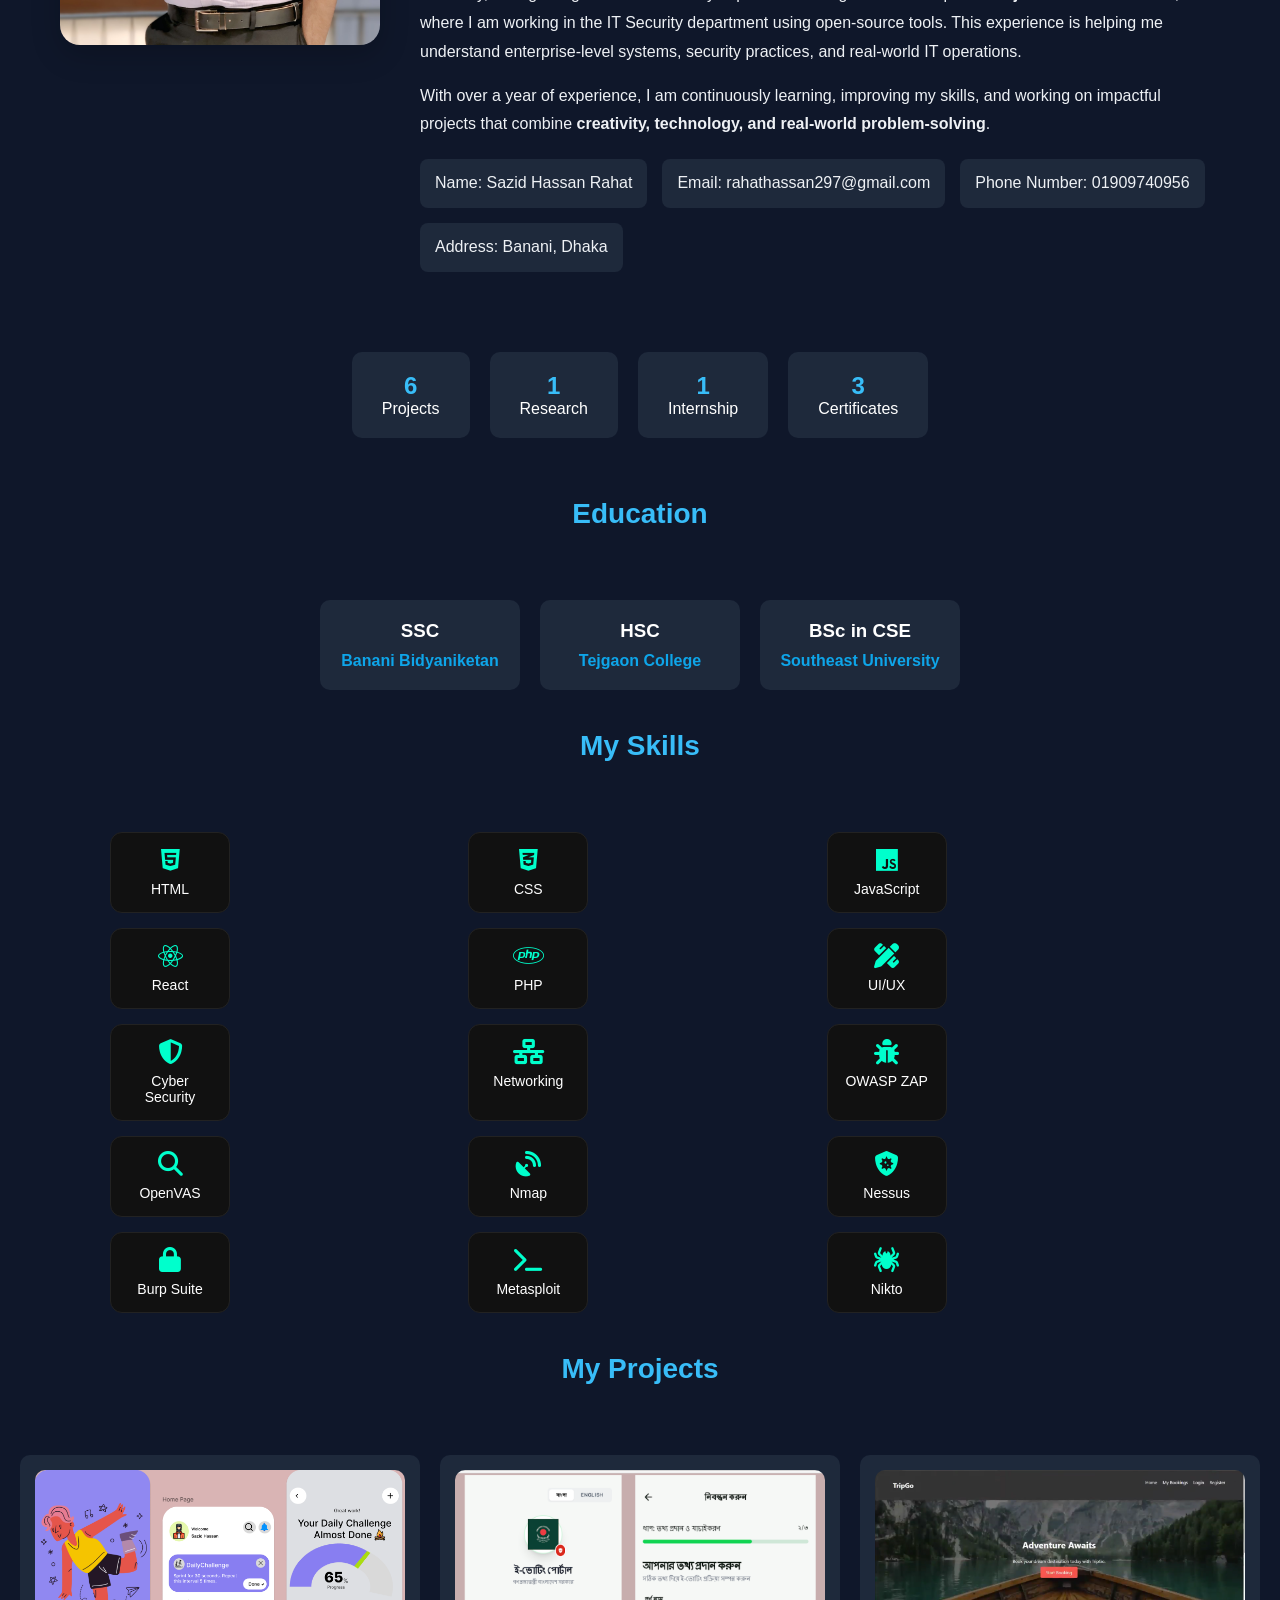
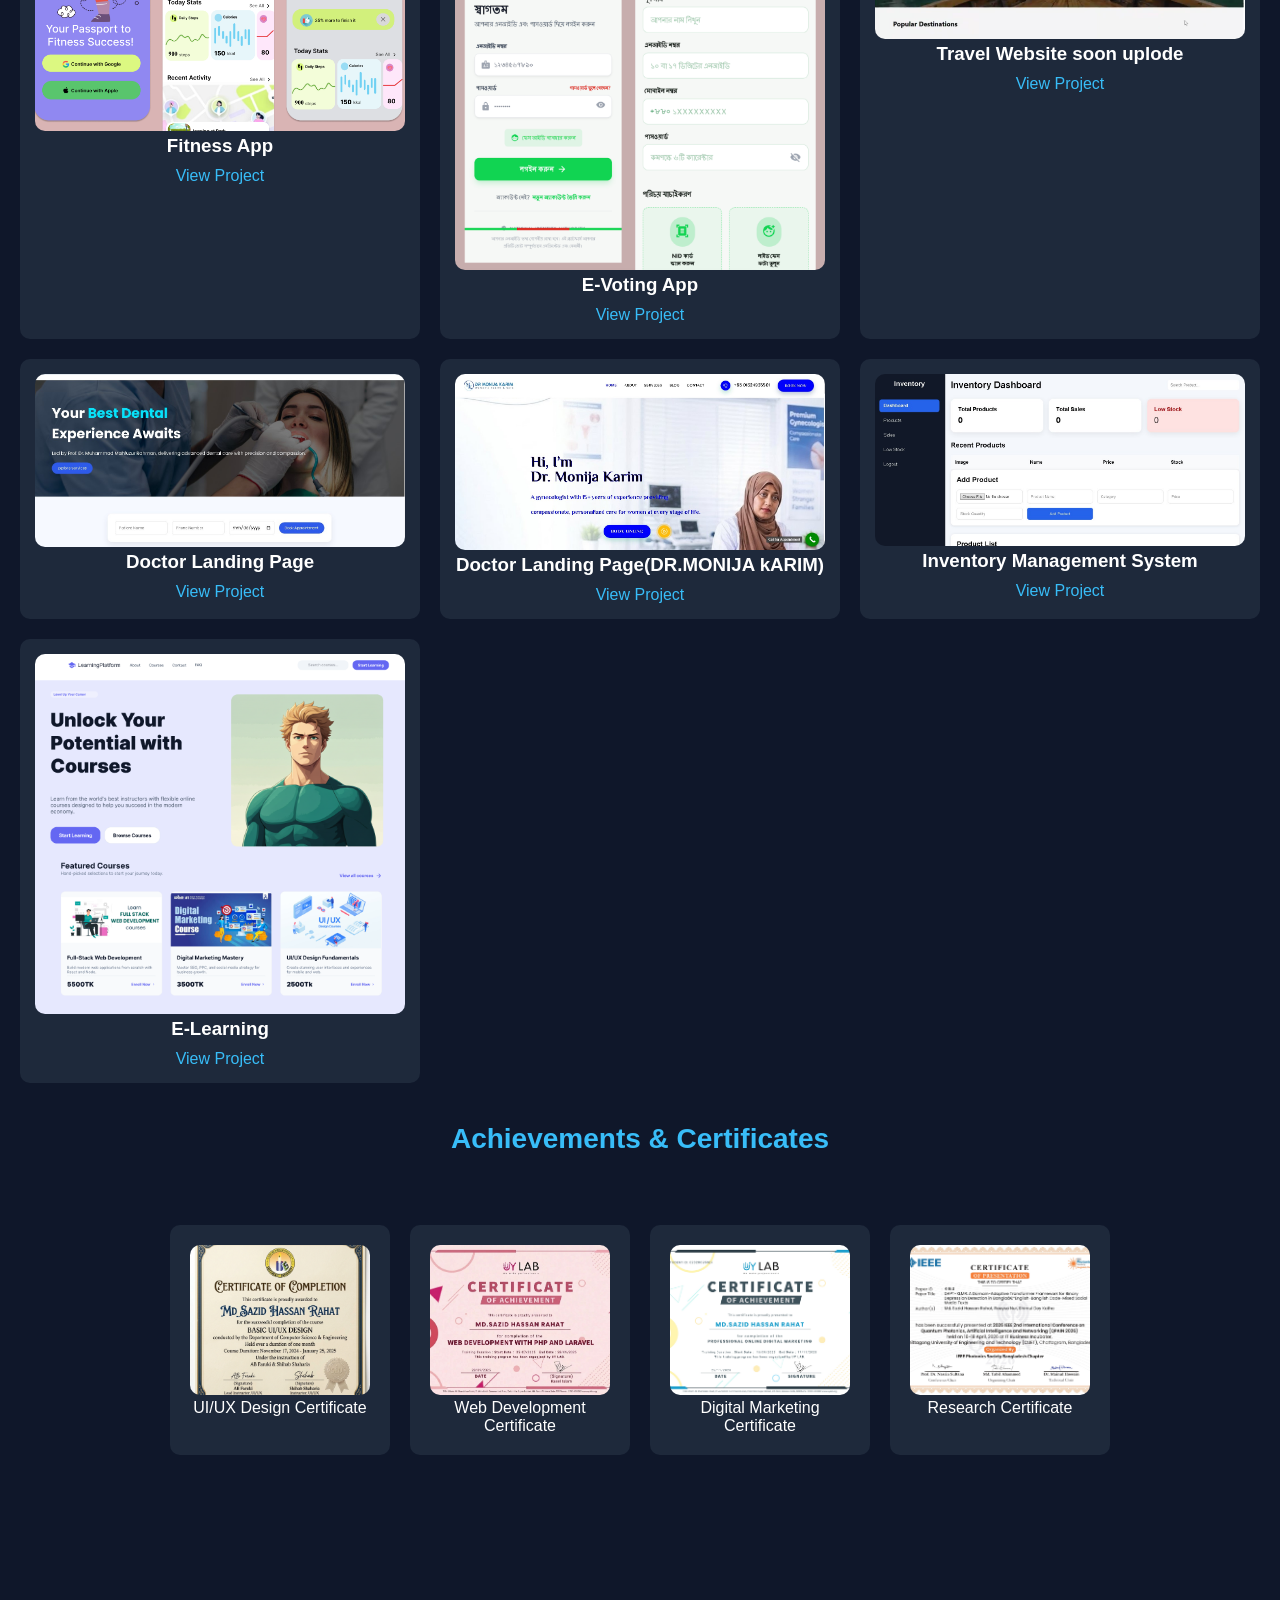
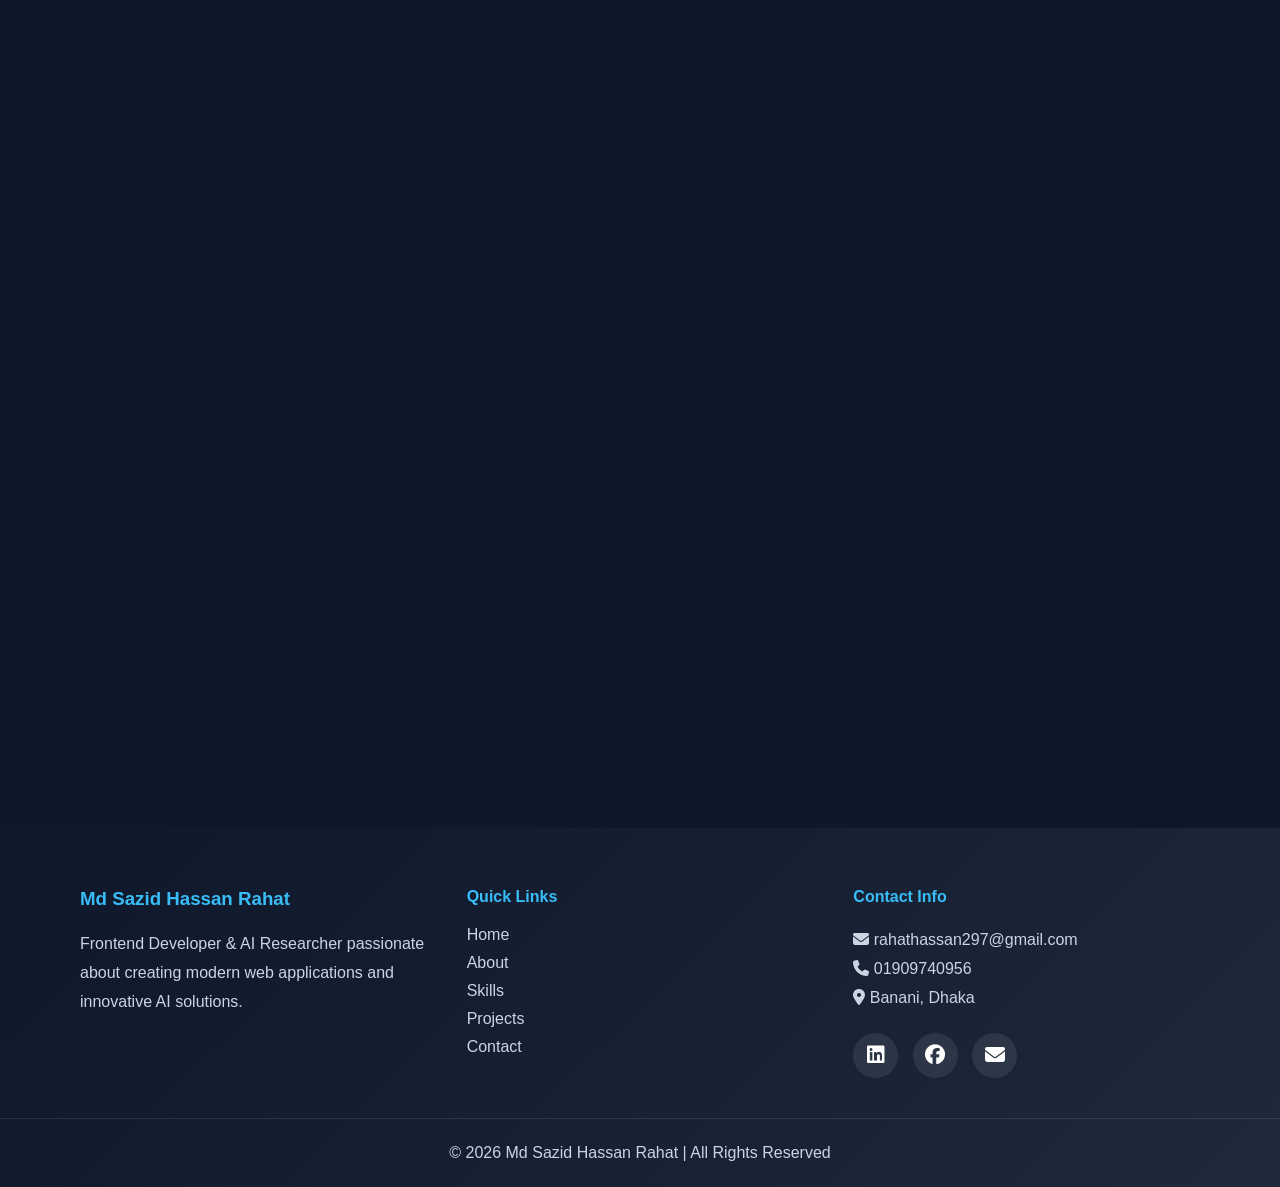
==== commit 069476c2: "new update" ====
--- a/index.html
+++ b/index.html
@@ -20,7 +20,7 @@
     <a href="#projects">Projects</a>
     <a href="#education">Education</a>
     <a href="#certificates">Achievements</a>
-    <a href="#contact">Contact</a>
+    <a href="#internship">Internship</a>
   </nav>
 </header>
 
@@ -45,7 +45,7 @@
       <div class="btns">
         <!-- <a href="#" class="btn">Hire Me</a> -->
          <a href="javascript:void(0)" class="btn" onclick="openHire()">Hire Me</a>
-        <a href="cv pdf/SH rahat cv.pdf" class="btn-outline" target="_blank">See My CV</a>
+        <a href="cv pdf/Sazid Hassan Rahat.pdf" class="btn-outline" target="_blank">See My CV</a>
       </div>
     </div>
   </div>
@@ -99,12 +99,31 @@
   </div>
 
   <!-- COUNTER -->
+  <!-- <div class="extra-info">
+    <div class="box"><h3>6</h3><p>Projects</p></div>
+    <div class="box"><h3>1</h3><p>Research</p></div>
+    <div class="box"><h3>1</h3><p>Internship</p></div>
+    <div class="box"><h3>3</h3><p>Certificates</p></div>
+  </div> -->
   <div class="extra-info">
-    <div class="box"><h3>4</h3><p>Projects</p></div>
-    <div class="box"><h3>1</h3><p>Research</p></div>
-    <div class="box"><h3>0+</h3><p>Internship</p></div>
-    <div class="box"><h3>3</h3><p>Certificates</p></div>
-  </div>
+
+  <div class="box" onclick="openDetails('projects')">
+    <h3>6</h3><p>Projects</p>
+  </div>
+
+  <div class="box" onclick="openDetails('research')">
+    <h3>1</h3><p>Research</p>
+  </div>
+
+  <div class="box" onclick="openDetails('internship')">
+    <h3>1</h3><p>Internship</p>
+  </div>
+
+  <div class="box" onclick="openDetails('certificates')">
+    <h3>3</h3><p>Certificates</p>
+  </div>
+
+</div>
 </section>
 
 <!-- EDUCATION -->
@@ -148,8 +167,23 @@
     <div class="skill"><i class="fa-brands fa-react"></i><p>React</p></div>
     <div class="skill"><i class="fa-brands fa-php"></i><p>PHP</p></div>
     <div class="skill"><i class="fa-solid fa-pen-ruler"></i><p>UI/UX</p></div>
-  </div>
-</section>
+    <!-- Cyber Security -->
+<div class="skill"><i class="fa-solid fa-shield-halved"></i><p>Cyber Security</p></div>
+<div class="skill"><i class="fa-solid fa-network-wired"></i><p>Networking</p></div>
+
+<div class="skill"><i class="fa-solid fa-bug"></i><p>OWASP ZAP</p></div>
+<div class="skill"><i class="fa-solid fa-magnifying-glass"></i><p>OpenVAS</p></div>
+
+<div class="skill"><i class="fa-solid fa-satellite-dish"></i><p>Nmap</p></div>
+<div class="skill"><i class="fa-solid fa-shield-virus"></i><p>Nessus</p></div>
+
+<div class="skill"><i class="fa-solid fa-lock"></i><p>Burp Suite</p></div>
+<div class="skill"><i class="fa-solid fa-terminal"></i><p>Metasploit</p></div>
+
+<div class="skill"><i class="fa-solid fa-spider"></i><p>Nikto</p></div>
+  </div>
+</section>
+
 
 <!-- PROJECTS -->
 <section id="projects" class="fade-up">
@@ -217,10 +251,10 @@
       <p>Digital Marketing Certificate</p>
     </div>
 
-    <!-- <div class="cert-box">
-      <img src="images/cert4.jpg" onclick="openModal(this.src)">
-      <p>Programming Hero (Running)</p>
-    </div> -->
+    <div class="cert-box">
+      <img src="image/research.jpeg" onclick="openModal(this.src)">
+      <p>Research Certificate</p>
+    </div>
 
   </div>
 </section>
@@ -232,23 +266,84 @@
 </div>
 
 <!-- CONTACT -->
-<section id="contact">
-  <h2 class="section-title">Contact Me</h2>
-
-  <div class="social-icons">
-    <a href="https://www.linkedin.com/in/sazid-hassan-3503b9250/" target="_blank">
-      <i class="fa-brands fa-linkedin"></i>
-    </a>
-
-    <a href="https://www.facebook.com/sh.rahat.885008/" target="_blank">
-      <i class="fa-brands fa-facebook"></i>
-    </a>
-
-    <!-- <a href="https://wa.me/880XXXXXXXXXX" target="_blank">
-      <i class="fa-brands fa-whatsapp"></i>
-    </a> -->
-  </div>
-</section>
+<!-- INTERNSHIP -->
+<section id="internship" class="fade-up">
+  <h2 class="section-title">Internship Experience</h2>
+
+  <div class="internship-container">
+
+    <div class="internship-card">
+
+      <h3>IT Security Internship</h3>
+
+      <p class="company">
+        <b>Shahjalal Islami Bank PLC</b>
+      </p>
+
+      <p>
+        I am currently working as an <b>IT Security Intern</b> at Shahjalal Islami Bank PLC, where I am gaining real-world experience in enterprise-level cybersecurity, system monitoring, and information protection.
+      </p>
+
+      <p>
+        My responsibilities include assisting in monitoring network activities, analyzing potential security threats, supporting system hardening processes, and working with open-source security tools to ensure safe digital infrastructure.
+      </p>
+
+      <p>
+        This internship is helping me develop a strong understanding of <b>cyber security fundamentals</b>, including threat detection, vulnerability assessment, and security compliance in a banking environment.
+      </p>
+
+      <!-- Supervisor Info -->
+      <div class="supervisor-box">
+        <h4>Supervisor Details</h4>
+
+        <p><b>Name:</b> Zahid Hasan</p>
+        <p><b>Position:</b> IT Security Head</p>
+        <p><b>Organization:</b> Shahjalal Islami Bank PLC</p>
+      </div>
+
+      <!-- Tools Section -->
+      <div class="tools-section">
+        <h4>Tools & Technologies Used</h4>
+
+        <div class="tools-grid">
+
+          <div class="tool">
+            <img src="image/kali.png">
+            <p>Linux</p>
+          </div>
+
+          <div class="tool">
+            <img src="image/openvas.png">
+            <p>OpenVAS</p>
+          </div>
+
+          <div class="tool">
+            <img src="image/nmap.png">
+            <p>Nmap</p>
+          </div>
+
+          <div class="tool">
+            <img src="image/metasploit.jpg">
+            <p>Metasploit</p>
+          </div>
+
+          <div class="tool">
+            <img src="image/burpsuit.jpg">
+            <p>Burp Suite</p>
+          </div>
+
+          <!-- <div class="tool">
+            <img src="image/tools/nessus.png">
+            <p>Nessus</p>
+          </div> -->
+
+        </div>
+      </div>
+
+    </div>
+  </div>
+</section>
+
 <!-- HIRE ME MODAL -->
 <div id="hireModal" class="hire-modal">
   <div class="hire-content">
@@ -270,7 +365,10 @@
           <li>Landing Page</li>
           <li>Email Support</li>
         </ul>
-        <a href="#contact" class="choose-btn">Choose Basic</a>
+        <!-- <a href="#contact" class="choose-btn">Choose Basic</a> -->
+         <a href="javascript:void(0)" class="choose-btn" onclick="openClientForm('Basic')">
+Choose Basic
+</a>
       </div>
 
       <!-- ADVANCED -->
@@ -283,7 +381,10 @@
           <li>Full Website (5 Pages)</li>
           <li>UI/UX Design</li>
         </ul>
-        <a href="#contact" class="choose-btn">Choose Advanced</a>
+        <a href="javascript:void(0)" class="choose-btn" onclick="openClientForm('Advanced')">
+Choose Advanced
+</a>
+        <!-- <a href="#contact" class="choose-btn">Choose Advanced</a> -->
       </div>
 
       <!-- PREMIUM -->
@@ -296,12 +397,104 @@
           <li>Full Website + SEO</li>
           <li>UI/UX + Branding</li>
         </ul>
-        <a href="#contact" class="choose-btn">Choose Premium</a>
+        <a href="javascript:void(0)" class="choose-btn" onclick="openClientForm('Premium')">
+Choose Premium
+</a>
+        <!-- <a href="#contact" class="choose-btn">Choose Premium</a> -->
       </div>
 
     </div>
   </div>
 </div>
+<!-- CLIENT FORM MODAL -->
+<div id="clientFormModal" class="client-form-modal">
+
+  <div class="client-form-content">
+
+    <span class="close-btn" onclick="closeClientForm()">&times;</span>
+
+    <h2>Hire Request Form</h2>
+    <p>Fill in your project details</p>
+
+    <!-- <form id="hireForm"> -->
+      
+     <form id="hireForm"
+      action="https://formsubmit.co/rahathassan297@gmail.com"
+      method="POST">
+
+    <input type="hidden" name="_subject" value="New Hire Request">
+    <input type="hidden" name="_captcha" value="false">
+    <input type="hidden" name="_next" value="success.html">
+
+      <div class="input-group">
+        <label>Full Name</label>
+        <!-- <input type="text" placeholder="Enter your name" required> -->
+          <input type="text" name="Name" placeholder="Enter your name" required>
+      </div>
+
+      <div class="input-group">
+        <label>Email Address</label>
+        <!-- <input type="email" placeholder="example@gmail.com" required> -->
+         <input type="email" name="Email" placeholder="example@gmail.com" required>
+      </div>
+
+      <div class="input-group">
+        <label>Phone Number</label>
+        <input type="tel"name="Phone" placeholder="+8801XXXXXXXXX" required>
+      </div>
+
+      <div class="input-group">
+        <label>Address</label>
+        <input type="text" name="Address" placeholder="Your Address">
+      </div>
+
+      <div class="input-group">
+        <label>Service Needed</label>
+        <!-- <select required> -->
+          <!-- <select name="Service" required>
+          <option value="">Select Service</option>
+          <option>Web Development</option>
+          <option>UI/UX Design</option>
+          <option>Digital Marketing</option>
+          <option>Facebook Ads</option>
+          <option>SEO</option>
+          <option>Full Package</option>
+        </select> -->
+        <select name="Service" required>
+    <option value="">Select Service</option>
+    <option value="Web Development">Web Development</option>
+    <option value="UI/UX Design">UI/UX Design</option>
+    <option value="Digital Marketing">Digital Marketing</option>
+    <option value="Facebook Ads">Facebook Ads</option>
+    <option value="SEO">SEO</option>
+    <option value="Full Package">Full Package</option>
+</select>
+      </div>
+
+      <div class="input-group">
+        <label>Budget</label>
+        <input type="text"name="Budget" placeholder="$100 - $500">
+      </div>
+
+      <div class="input-group">
+        <label>Project Details</label>
+        <textarea name="Project Details" rows="5"
+          placeholder="Describe your project requirements..."></textarea>
+      </div>
+
+      <button type="submit" class="submit-btn">
+        Submit Request
+      </button>
+      <!-- <div id="successMessage" style="display:none;color:green;">
+    ✅ Your request has been submitted successfully!
+</div> -->
+
+    </form>
+
+  </div>
+
+</div>
+
 <!-- FOOTER -->
 <footer class="footer">
   <div class="footer-container">
@@ -364,6 +557,12 @@
   </a>
 
 </div>
+<div id="detailModal" class="detail-modal">
+  <div class="detail-content">
+    <span class="close-btn" onclick="closeDetails()">&times;</span>
+    <div id="detailBody"></div>
+  </div>
+</div>
 
 <script src="script.js"></script>
 </body>
--- a/style.css
+++ b/style.css
@@ -379,4 +379,541 @@
 .fade-up.show{
   opacity:1;
   transform:translateY(0);
+}
+/* FOOTER */
+.footer{
+    background: linear-gradient(135deg,#0f172a,#1e293b);
+    color:#fff;
+    padding-top:60px;
+    margin-top:80px;
+}
+
+.footer-container{
+    max-width:1200px;
+    margin:auto;
+    display:grid;
+    grid-template-columns:repeat(auto-fit,minmax(250px,1fr));
+    gap:40px;
+    padding:0 40px 40px;
+}
+
+.footer h3,
+.footer h4{
+    margin-bottom:20px;
+    color:#38bdf8;
+}
+
+.footer p{
+    color:#cbd5e1;
+    line-height:1.8;
+}
+
+.footer-links{
+    display:flex;
+    flex-direction:column;
+}
+
+.footer-links a{
+    color:#cbd5e1;
+    text-decoration:none;
+    margin-bottom:10px;
+    transition:.3s;
+}
+
+.footer-links a:hover{
+    color:#38bdf8;
+    padding-left:8px;
+}
+
+.footer-social{
+    margin-top:20px;
+}
+
+.footer-social a{
+    display:inline-flex;
+    align-items:center;
+    justify-content:center;
+    width:45px;
+    height:45px;
+    margin-right:10px;
+    border-radius:50%;
+    background:#ffffff15;
+    color:#fff;
+    text-decoration:none;
+    font-size:20px;
+    transition:.4s;
+}
+
+.footer-social a:hover{
+    background:#38bdf8;
+    transform:translateY(-5px);
+    box-shadow:0 0 20px #38bdf8;
+}
+
+.footer-bottom{
+    border-top:1px solid rgba(255,255,255,0.1);
+    text-align:center;
+    padding:20px;
+    color:#94a3b8;
+}
+.edu-box a{
+    display:inline-block;
+    margin-top:10px;
+    text-decoration:none;
+    color:#0ea5e9;
+    font-weight:600;
+    transition:0.3s;
+}
+
+.edu-box a:hover{
+    color:#2563eb;
+    transform:translateY(-2px);
+}
+/* MODAL BACKGROUND */
+.hire-modal{
+    display:none;
+    position:fixed;
+    top:0;
+    left:0;
+    width:100%;
+    height:100%;
+    background:rgba(0,0,0,0.7);
+    justify-content:center;
+    align-items:center;
+    z-index:9999;
+}
+
+/* MODAL BOX */
+.hire-content{
+    background:#0f172a;
+    color:#fff;
+    width:90%;
+    max-width:1000px;
+    padding:40px;
+    border-radius:15px;
+    text-align:center;
+    position:relative;
+    animation:pop 0.4s ease;
+}
+
+@keyframes pop{
+    from{transform:scale(0.7);opacity:0;}
+    to{transform:scale(1);opacity:1;}
+}
+
+.close-btn{
+    position:absolute;
+    right:20px;
+    top:10px;
+    font-size:30px;
+    cursor:pointer;
+    color:#fff;
+}
+
+/* PACKAGES */
+.package-container{
+    display:flex;
+    gap:20px;
+    flex-wrap:wrap;
+    justify-content:center;
+    margin-top:30px;
+}
+
+.package{
+    background:#1e293b;
+    padding:25px;
+    border-radius:12px;
+    width:280px;
+    transition:0.3s;
+}
+
+.package:hover{
+    transform:translateY(-10px);
+    box-shadow:0 0 20px #38bdf8;
+}
+
+.package h3{
+    color:#38bdf8;
+}
+
+.package h4{
+    margin:10px 0;
+    color:#facc15;
+}
+
+.package ul{
+    list-style:none;
+    padding:0;
+}
+
+.package ul li{
+    padding:5px 0;
+    color:#cbd5e1;
+}
+
+.choose-btn{
+    display:inline-block;
+    margin-top:15px;
+    padding:10px 20px;
+    background:#38bdf8;
+    color:#000;
+    font-weight:bold;
+    border-radius:8px;
+    text-decoration:none;
+    transition:0.3s;
+}
+
+.choose-btn:hover{
+    background:#0ea5e9;
+}
+
+.popular{
+    border:2px solid #38bdf8;
+}
+.floating-contact{
+    position:fixed;
+    right:20px;
+    bottom:30px;
+    display:flex;
+    flex-direction:column;
+    gap:12px;
+    z-index:9999;
+}
+
+/* common button style */
+.floating-contact a{
+    width:55px;
+    height:55px;
+    display:flex;
+    align-items:center;
+    justify-content:center;
+    border-radius:50%;
+    color:#fff;
+    font-size:24px;
+    text-decoration:none;
+    box-shadow:0 5px 15px rgba(0,0,0,0.3);
+    transition:0.3s;
+}
+
+/* WhatsApp */
+.whatsapp{
+    background:#25D366;
+}
+
+.whatsapp:hover{
+    transform:scale(1.1);
+    box-shadow:0 0 20px #25D366;
+}
+
+/* Email */
+.email{
+    background:#0ea5e9;
+}
+
+.email:hover{
+    transform:scale(1.1);
+    box-shadow:0 0 20px #0ea5e9;
+}
+.about-container{
+    display:flex;
+    align-items:center;
+    justify-content:center;
+    gap:40px;
+    padding:40px;
+    flex-wrap:wrap; /* mobile responsive */
+}
+
+/* IMAGE SIDE */
+.about-img img{
+    width:320px;
+    height:320px;
+    object-fit:cover;
+    border-radius:20px;
+    box-shadow:0 10px 30px rgba(0,0,0,0.2);
+    transition:0.3s;
+}
+
+.about-img img:hover{
+    transform:scale(1.05);
+}
+
+/* TEXT SIDE */
+.about-text{
+    flex:1;
+    min-width:300px;
+    color:#eef1f5;
+    line-height:1.8;
+}
+
+.about-text p{
+    margin-bottom:15px;
+}
+
+/* MOBILE RESPONSIVE */
+@media(max-width:768px){
+    .about-container{
+        flex-direction:column;
+        text-align:center;
+    }
+
+    .about-img img{
+        width:250px;
+        height:250px;
+    }
+}
+.client-form-modal{
+    display:none;
+    position:fixed;
+    top:0;
+    left:0;
+    width:100%;
+    height:100%;
+    background:rgba(0,0,0,.75);
+    z-index:9999;
+    justify-content:center;
+    align-items:center;
+}
+
+/* .client-form-content{
+    width:90%;
+    max-width:650px;
+    background:#fff;
+    padding:35px;
+    border-radius:20px;
+    position:relative;
+    animation:popup .4s ease;
+    max-height:90vh;
+    overflow-y:auto;
+} */
+ .client-form-content{
+    width:90%;
+    max-width:650px;
+    background:#0f172a;
+    color:#fff;
+    padding:35px;
+    border-radius:20px;
+    position:relative;
+    animation:popup .4s ease;
+    max-height:90vh;
+    overflow-y:auto;
+    border:1px solid #38bdf8;
+    box-shadow:0 0 25px rgba(56,189,248,.3);
+}
+
+@keyframes popup{
+    from{
+        transform:scale(.8);
+        opacity:0;
+    }
+    to{
+        transform:scale(1);
+        opacity:1;
+    }
+}
+
+.client-form-content h2{
+    text-align:center;
+    margin-bottom:5px;
+}
+
+.client-form-content p{
+    text-align:center;
+    color:#666;
+    margin-bottom:25px;
+}
+
+.input-group{
+    margin-bottom:15px;
+}
+
+.input-group label{
+    display:block;
+    margin-bottom:6px;
+    font-weight:600;
+}
+
+.input-group input,
+.input-group textarea,
+.input-group select{
+    width:100%;
+    padding:12px;
+    border:1px solid #ddd;
+    border-radius:10px;
+    outline:none;
+    font-size:15px;
+}
+
+.input-group input:focus,
+.input-group textarea:focus,
+.input-group select:focus{
+    border-color:#00bcd4;
+}
+
+.submit-btn{
+    width:100%;
+    padding:14px;
+    border:none;
+    border-radius:10px;
+    background:#00bcd4;
+    color:#fff;
+    font-size:16px;
+    cursor:pointer;
+    transition:.3s;
+}
+
+.submit-btn:hover{
+    background:#0097a7;
+}
+.detail-modal{
+  display:none;
+  position:fixed;
+  top:0;
+  left:0;
+  width:100%;
+  height:100%;
+  background:rgba(0,0,0,0.8);
+  justify-content:center;
+  align-items:center;
+  z-index:9999;
+}
+
+.detail-content{
+  background:#111;
+  color:#fff;
+  padding:25px;
+  width:80%;
+  max-height:80vh;
+  overflow:auto;
+  border-radius:10px;
+}
+
+.detail-content h2{
+  margin-bottom:10px;
+  color:#00ffcc;
+}
+
+.close-btn{
+  float:right;
+  font-size:25px;
+  cursor:pointer;
+}
+.internship-container{
+  display:flex;
+  justify-content:center;
+  padding:40px;
+}
+
+.internship-card{
+  max-width:900px;
+  background:#0f172a;
+  color:white;
+  padding:30px;
+  border-radius:15px;
+  box-shadow:0 10px 30px rgba(0,0,0,0.4);
+  line-height:1.8;
+}
+
+.internship-card h3{
+  font-size:28px;
+  color:#38bdf8;
+  margin-bottom:10px;
+}
+
+.company{
+  font-size:18px;
+  margin-bottom:15px;
+  color:#fbbf24;
+}
+
+.supervisor-box{
+  margin-top:20px;
+  padding:15px;
+  background:#1e293b;
+  border-left:4px solid #38bdf8;
+  border-radius:10px;
+}
+
+.supervisor-box h4{
+  margin-bottom:10px;
+  color:#22c55e;
+}
+
+.tools-section{
+  margin-top:25px;
+}
+
+.tools-section h4{
+  margin-bottom:15px;
+  color:#a78bfa;
+}
+
+.tools-grid{
+  display:grid;
+  grid-template-columns:repeat(auto-fit, minmax(120px, 1fr));
+  gap:15px;
+}
+
+.tool{
+  background:#1e293b;
+  padding:15px;
+  border-radius:10px;
+  text-align:center;
+  transition:0.3s;
+}
+
+.tool:hover{
+  transform:translateY(-5px);
+  background:#334155;
+}
+
+.tool img{
+  width:50px;
+  height:50px;
+  object-fit:contain;
+  margin-bottom:8px;
+}
+.skills-container{
+  max-width:1100px;
+  margin:auto;
+}
+
+.skill-category{
+  color:#00ffcc;
+  margin:25px 0 10px;
+  font-size:20px;
+  border-left:4px solid #00ffcc;
+  padding-left:10px;
+}
+
+.skills-group{
+  display:flex;
+  flex-wrap:wrap;
+  gap:15px;
+  margin-bottom:20px;
+}
+
+.skill{
+  background:#111;
+  padding:15px;
+  width:120px;
+  text-align:center;
+  border-radius:12px;
+  transition:0.3s;
+  border:1px solid #222;
+}
+
+.skill i{
+  font-size:25px;
+  color:#00ffcc;
+  margin-bottom:8px;
+}
+
+.skill p{
+  font-size:14px;
+}
+
+.skill:hover{
+  transform:translateY(-6px);
+  background:#0f172a;
+  box-shadow:0 10px 25px rgba(0,255,200,0.15);
 }
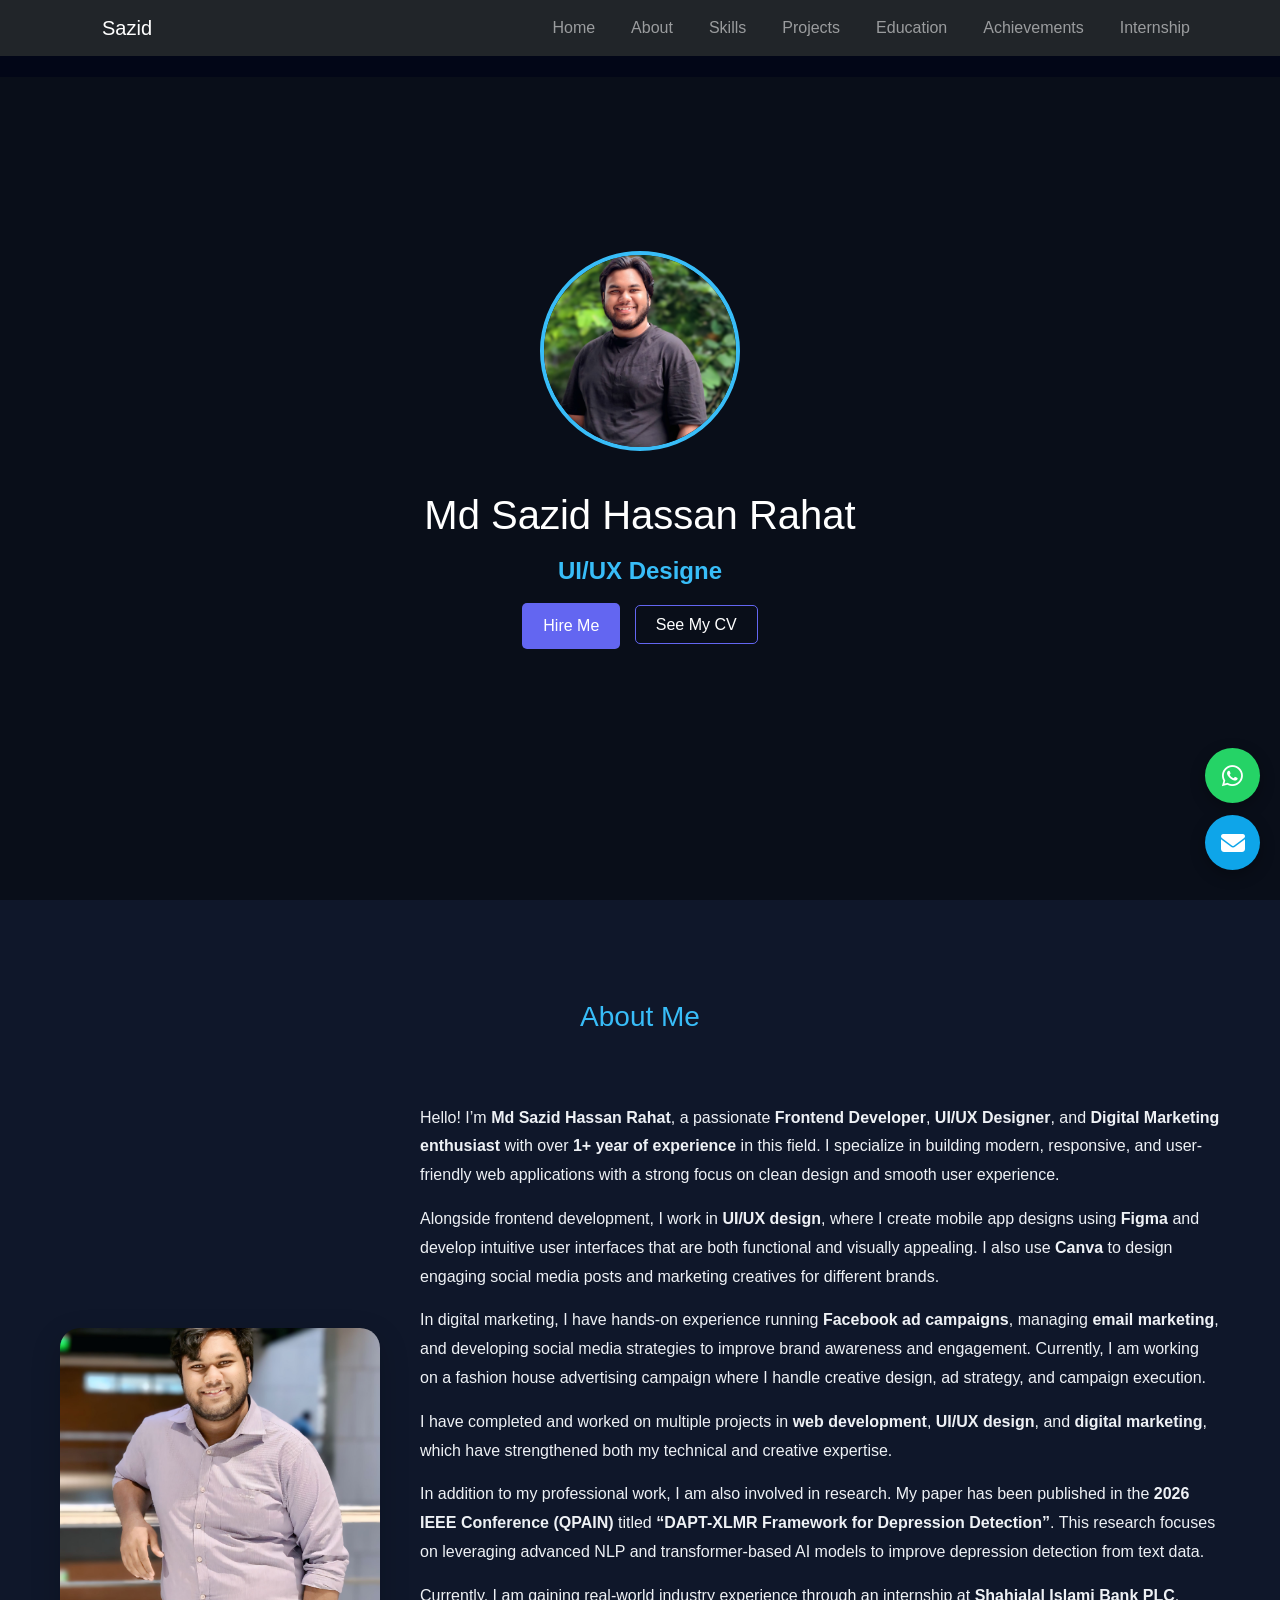
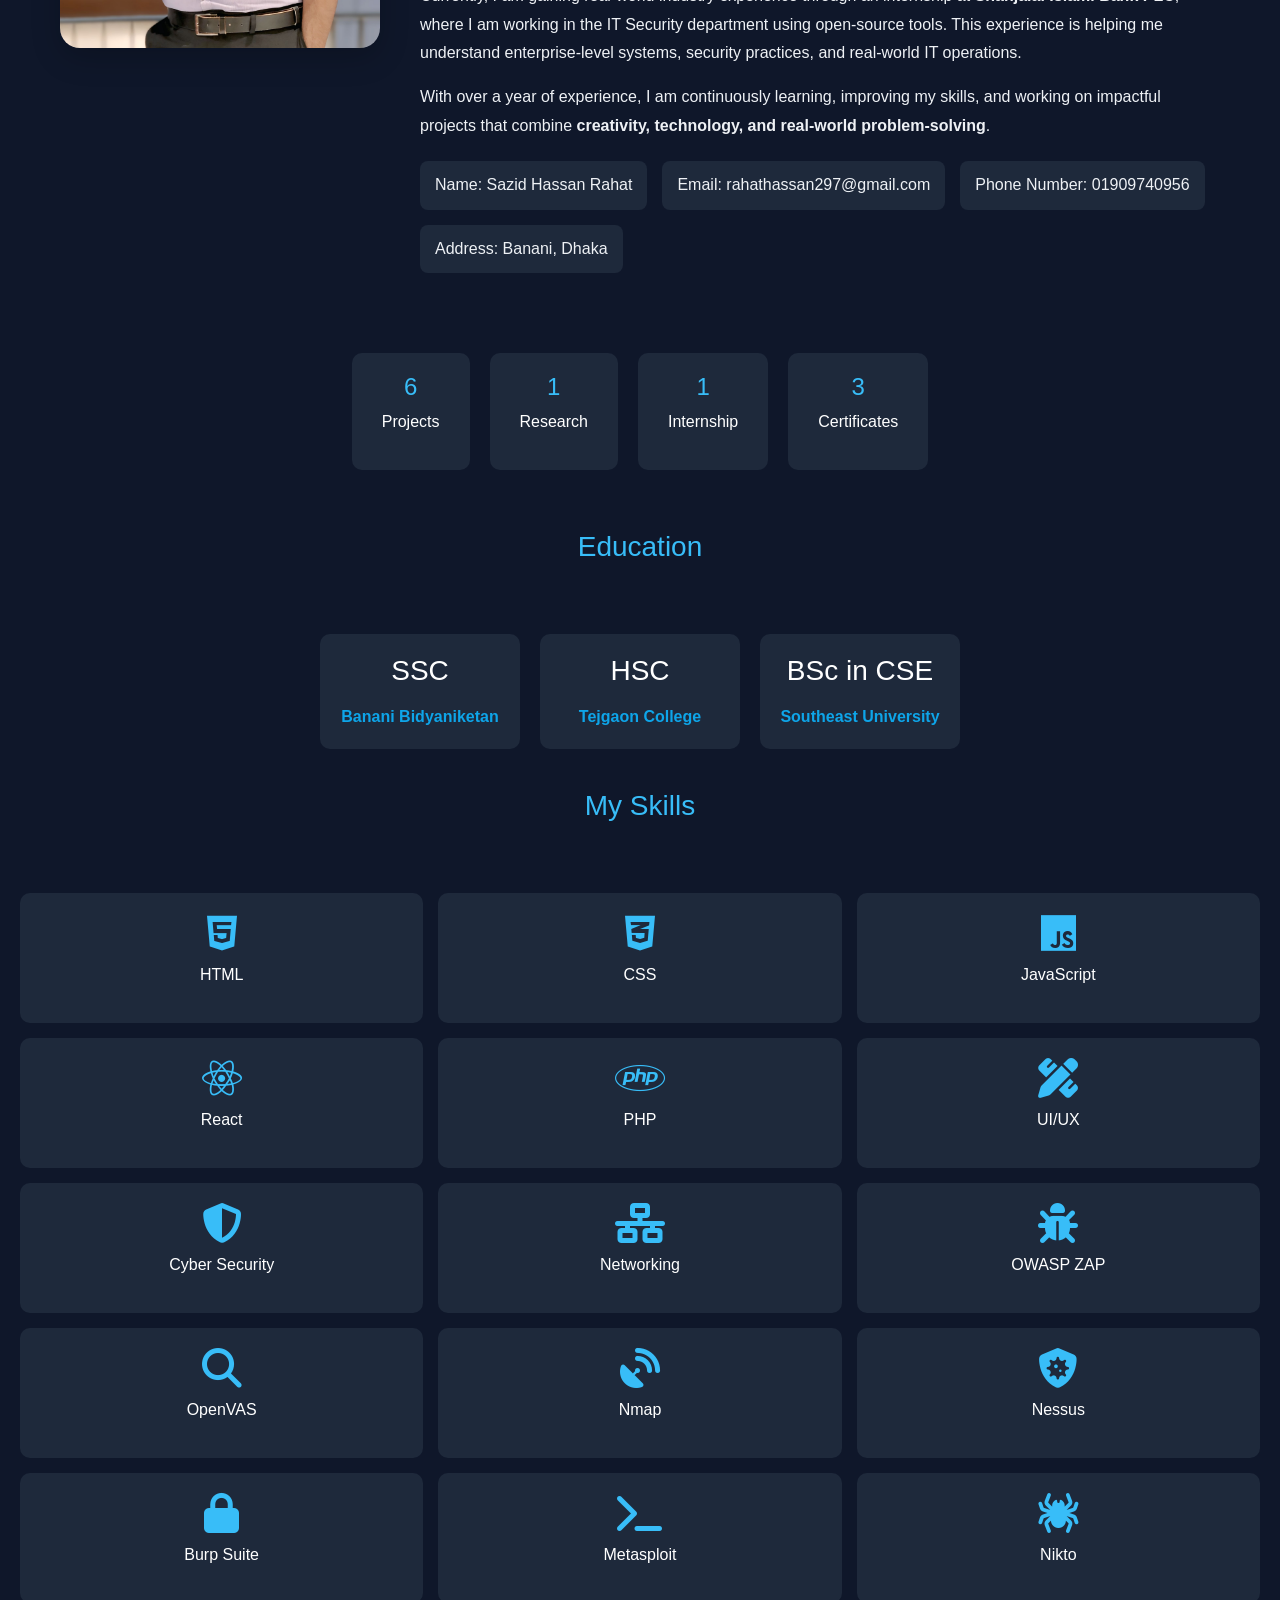
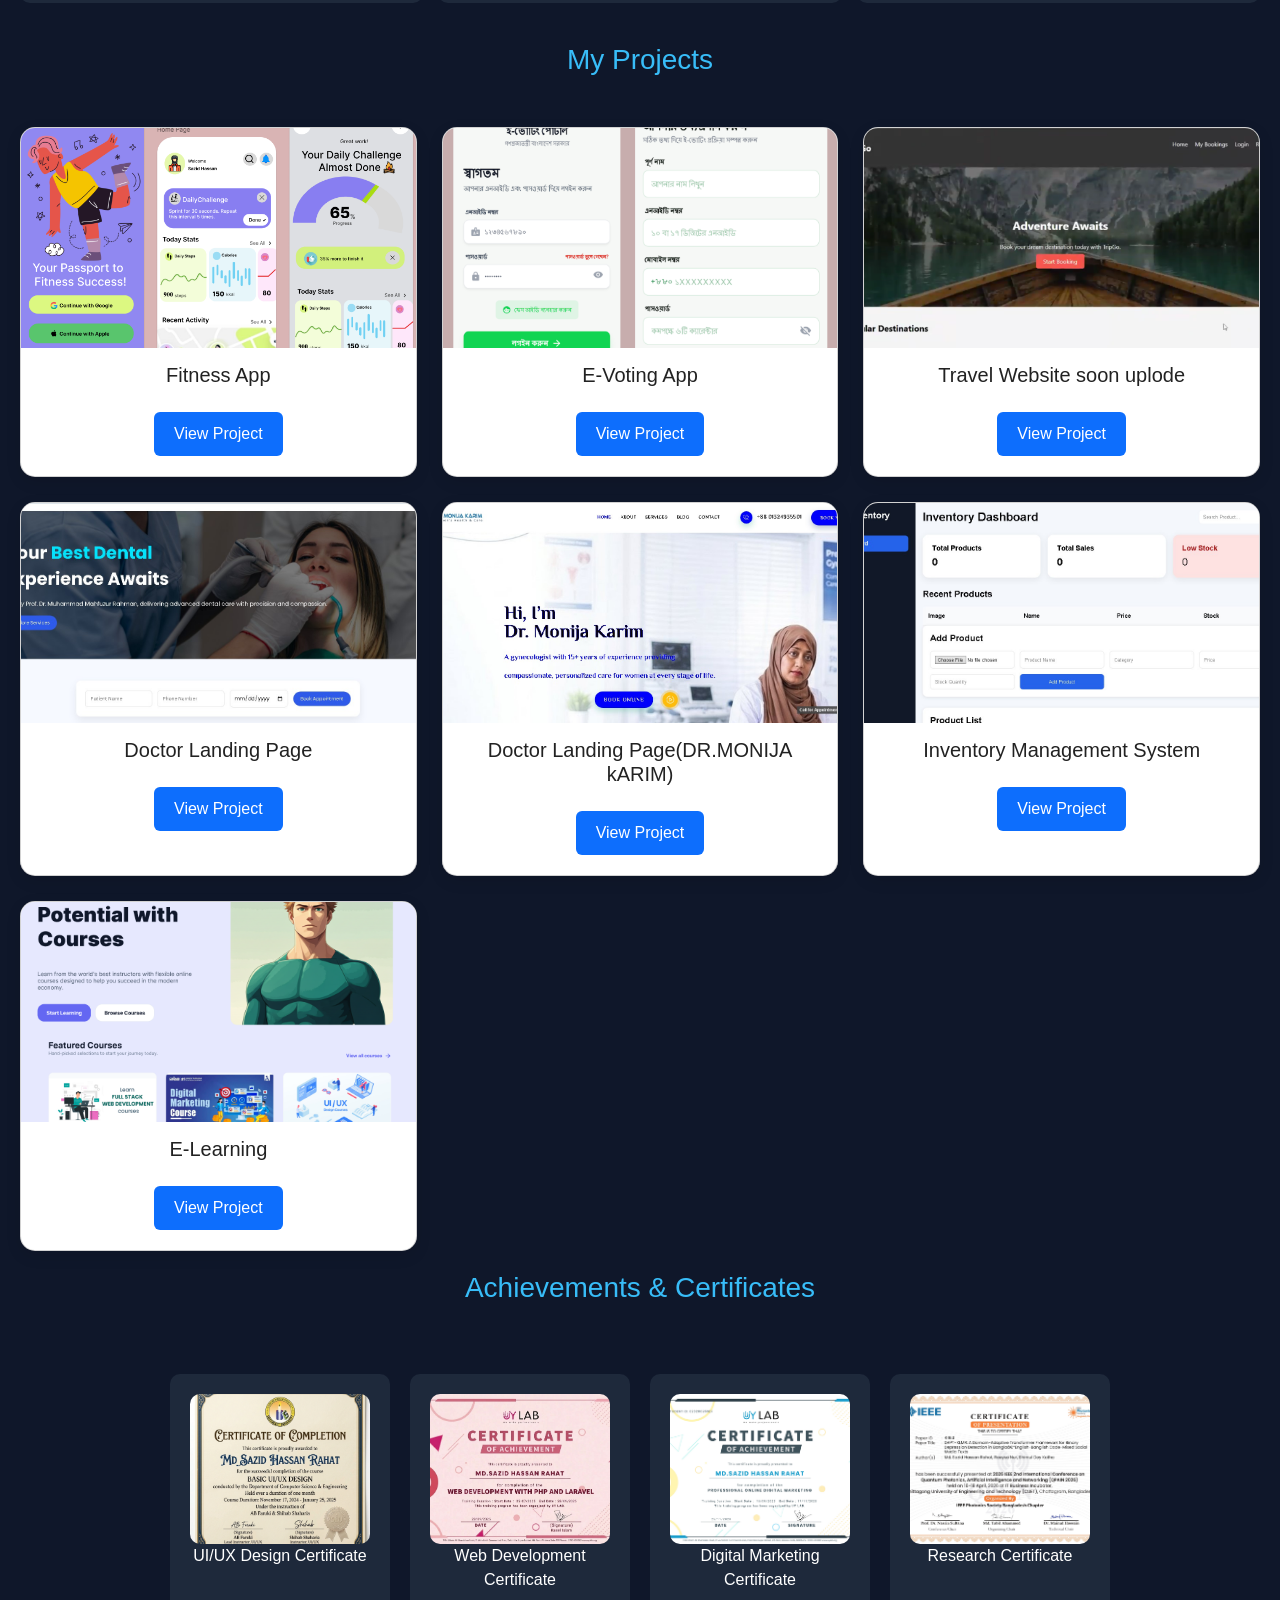
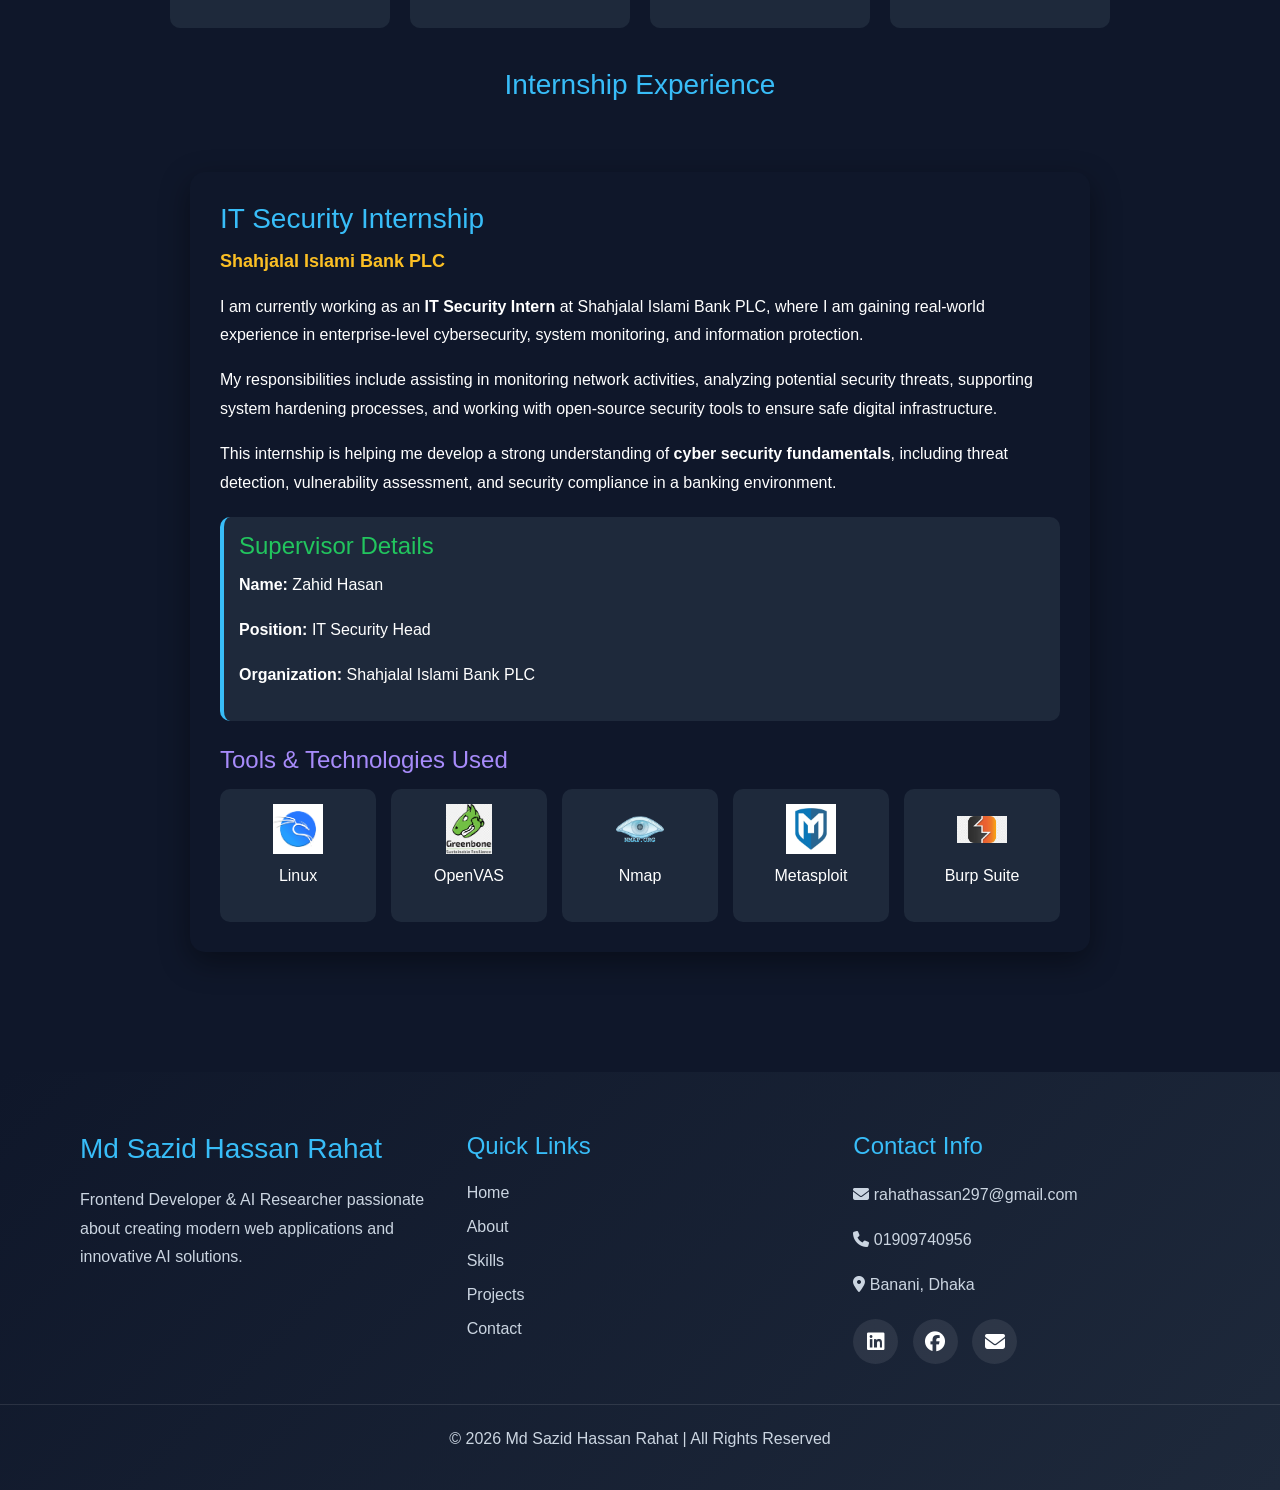
==== commit 896a18a2: "Updated project files" ====
--- a/index.html
+++ b/index.html
@@ -3,8 +3,10 @@
 <head>
   <meta charset="UTF-8">
   <title>Sazid Portfolio</title>
+  <link href="https://cdn.jsdelivr.net/npm/bootstrap@5.3.3/dist/css/bootstrap.min.css" rel="stylesheet">
+
   <link rel="stylesheet" href="style.css">
-
+  
   <!-- ICON CDN -->
   <link rel="stylesheet" href="https://cdnjs.cloudflare.com/ajax/libs/font-awesome/6.5.0/css/all.min.css">
 </head>
@@ -13,7 +15,7 @@
 <!-- NAVBAR -->
 <header>
   <h2 class="logo">Sazid</h2>
-  <nav>
+  <!-- <nav>
     <a href="#home">Home</a>
     <a href="#about">About</a>
     <a href="#skills">Skills</a>
@@ -21,7 +23,58 @@
     <a href="#education">Education</a>
     <a href="#certificates">Achievements</a>
     <a href="#internship">Internship</a>
-  </nav>
+  </nav> -->
+  <nav class="navbar navbar-expand-lg navbar-dark bg-dark fixed-top">
+  <div class="container">
+
+    <a class="navbar-brand" href="#">Sazid</a>
+
+    <button class="navbar-toggler"
+            type="button"
+            data-bs-toggle="collapse"
+            data-bs-target="#navbarNav">
+
+      <span class="navbar-toggler-icon"></span>
+    </button>
+
+    <div class="collapse navbar-collapse" id="navbarNav">
+
+      <ul class="navbar-nav ms-auto">
+
+        <li class="nav-item">
+          <a class="nav-link" href="#home">Home</a>
+        </li>
+
+        <li class="nav-item">
+          <a class="nav-link" href="#about">About</a>
+        </li>
+
+        <li class="nav-item">
+          <a class="nav-link" href="#skills">Skills</a>
+        </li>
+
+        <li class="nav-item">
+          <a class="nav-link" href="#projects">Projects</a>
+        </li>
+
+        <li class="nav-item">
+          <a class="nav-link" href="#education">Education</a>
+        </li>
+
+        <li class="nav-item">
+          <a class="nav-link" href="#certificates">Achievements</a>
+        </li>
+
+        <li class="nav-item">
+          <a class="nav-link" href="#internship">Internship</a>
+        </li>
+
+      </ul>
+
+    </div>
+
+  </div>
+</nav>
 </header>
 
 <!-- HERO -->
@@ -563,7 +616,7 @@
     <div id="detailBody"></div>
   </div>
 </div>
-
+<script src="https://cdn.jsdelivr.net/npm/bootstrap@5.3.3/dist/js/bootstrap.bundle.min.js"></script>
 <script src="script.js"></script>
 </body>
 </html>
--- a/style.css
+++ b/style.css
@@ -220,7 +220,7 @@
 }
 
 /* PROJECTS */
-.project-container{
+/* .project-container{
   display:grid;
   grid-template-columns:repeat(3,1fr);
   gap:20px;
@@ -249,8 +249,48 @@
   margin-top:10px;
   color:#38bdf8;
   text-decoration:none;
-}
-
+} */
+.project-container{
+    display: grid;
+    grid-template-columns: repeat(auto-fit, minmax(300px,1fr));
+    gap: 25px;
+    padding: 20px;
+}
+
+.project-container .card{
+    background: #fff;
+    border-radius: 15px;
+    overflow: hidden;
+    text-align: center;
+    box-shadow: 0 5px 15px rgba(0,0,0,.1);
+    display: flex;
+    flex-direction: column;
+}
+
+.project-container .card img{
+    width: 100%;
+    height: 220px;
+    object-fit: cover;
+    display: block;
+}
+
+.project-container .card h3{
+    font-size: 20px;
+    color: #222;
+    margin: 15px 10px;
+    display: block;
+    visibility: visible;
+}
+
+.project-container .card a{
+    display: inline-block;
+    margin: 10px auto 20px;
+    padding: 10px 20px;
+    background: #0d6efd;
+    color: #fff;
+    text-decoration: none;
+    border-radius: 6px;
+}
 /* EDUCATION */
 .edu-container{
   display:flex;
@@ -872,48 +912,3 @@
   object-fit:contain;
   margin-bottom:8px;
 }
-.skills-container{
-  max-width:1100px;
-  margin:auto;
-}
-
-.skill-category{
-  color:#00ffcc;
-  margin:25px 0 10px;
-  font-size:20px;
-  border-left:4px solid #00ffcc;
-  padding-left:10px;
-}
-
-.skills-group{
-  display:flex;
-  flex-wrap:wrap;
-  gap:15px;
-  margin-bottom:20px;
-}
-
-.skill{
-  background:#111;
-  padding:15px;
-  width:120px;
-  text-align:center;
-  border-radius:12px;
-  transition:0.3s;
-  border:1px solid #222;
-}
-
-.skill i{
-  font-size:25px;
-  color:#00ffcc;
-  margin-bottom:8px;
-}
-
-.skill p{
-  font-size:14px;
-}
-
-.skill:hover{
-  transform:translateY(-6px);
-  background:#0f172a;
-  box-shadow:0 10px 25px rgba(0,255,200,0.15);
-}
